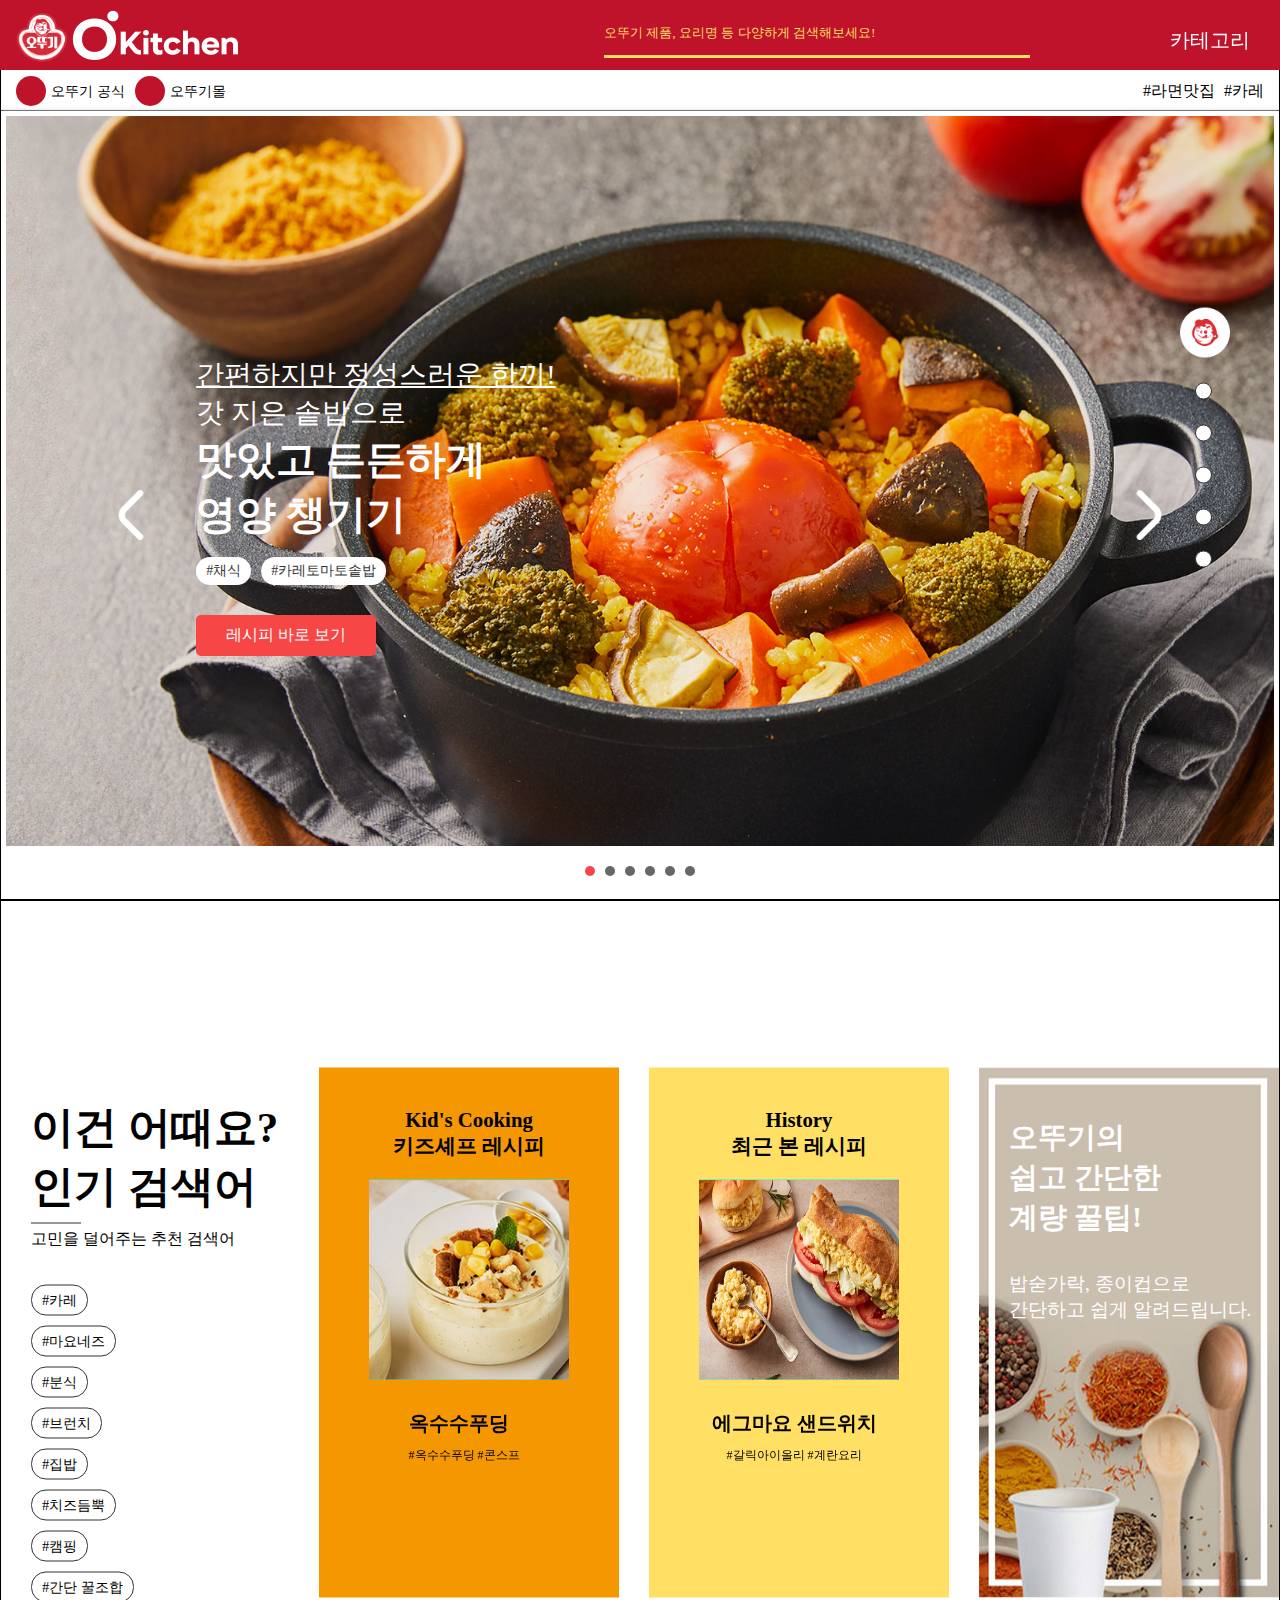
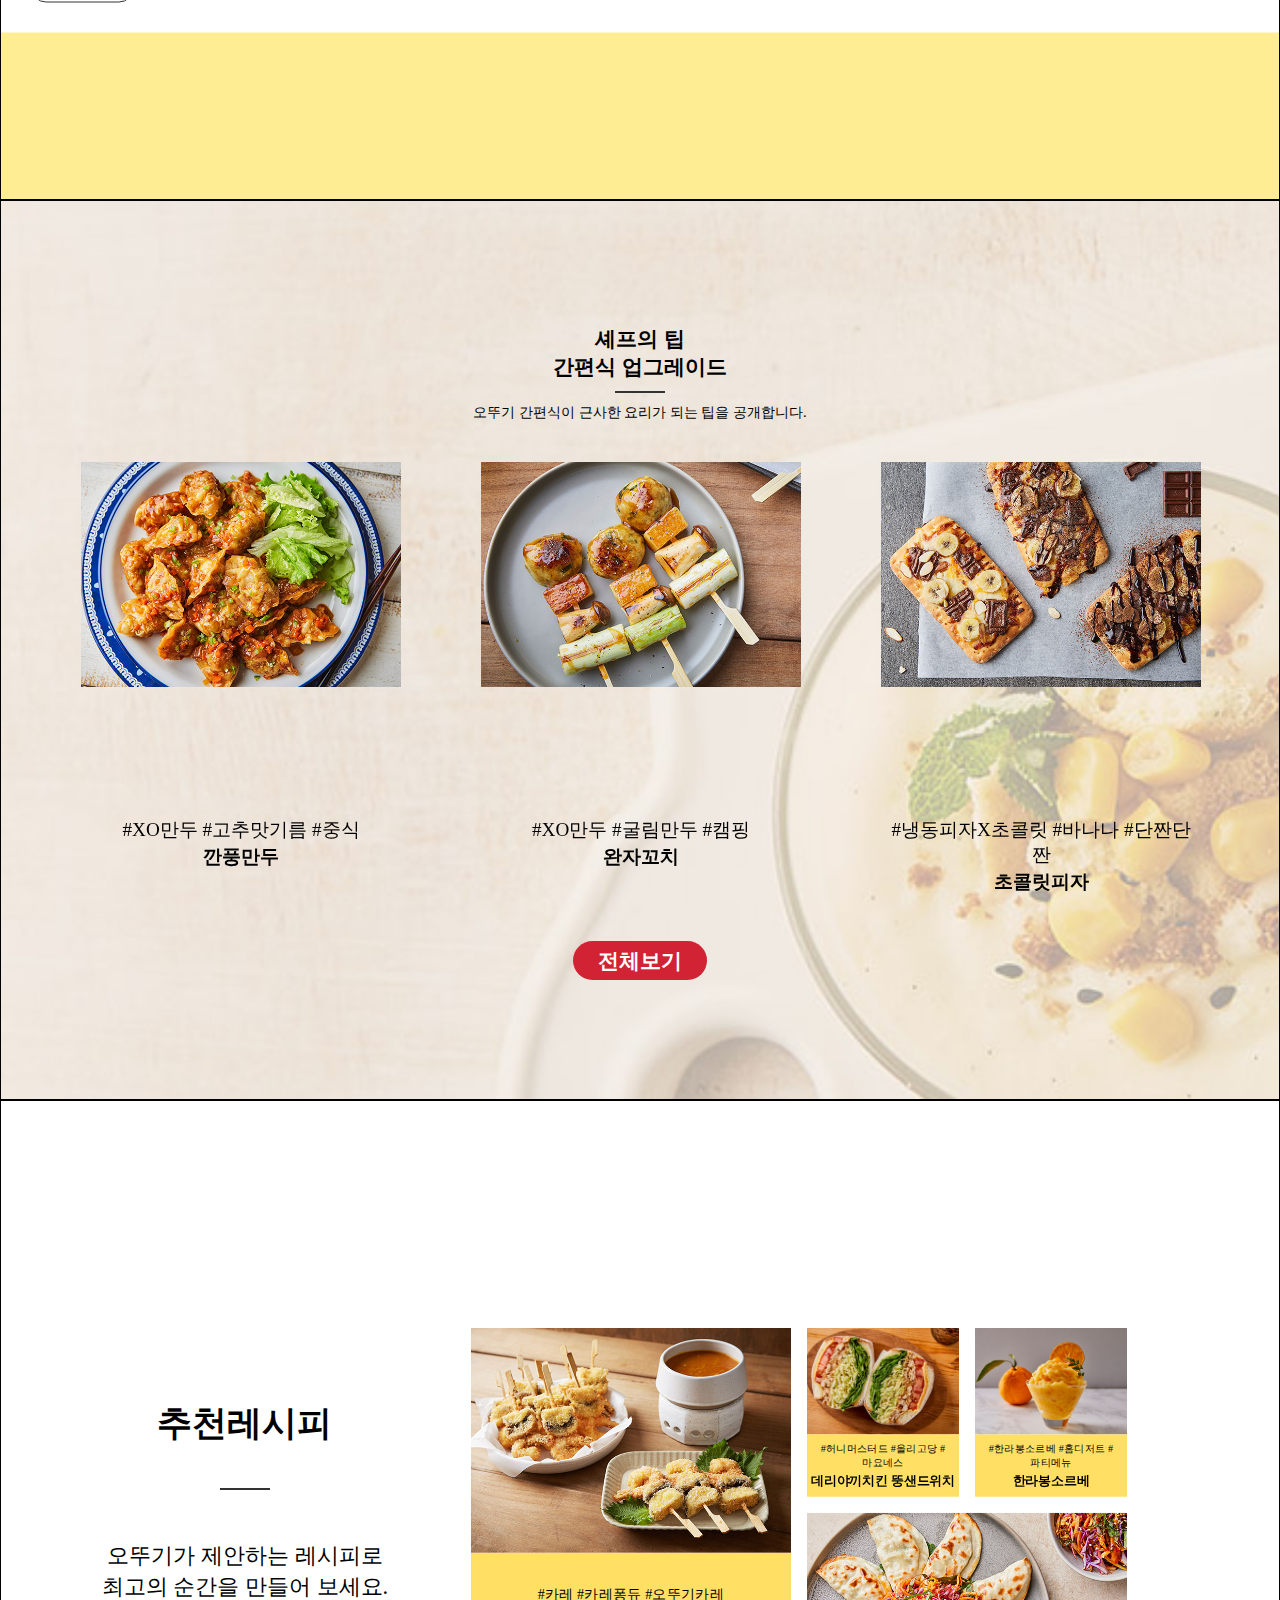
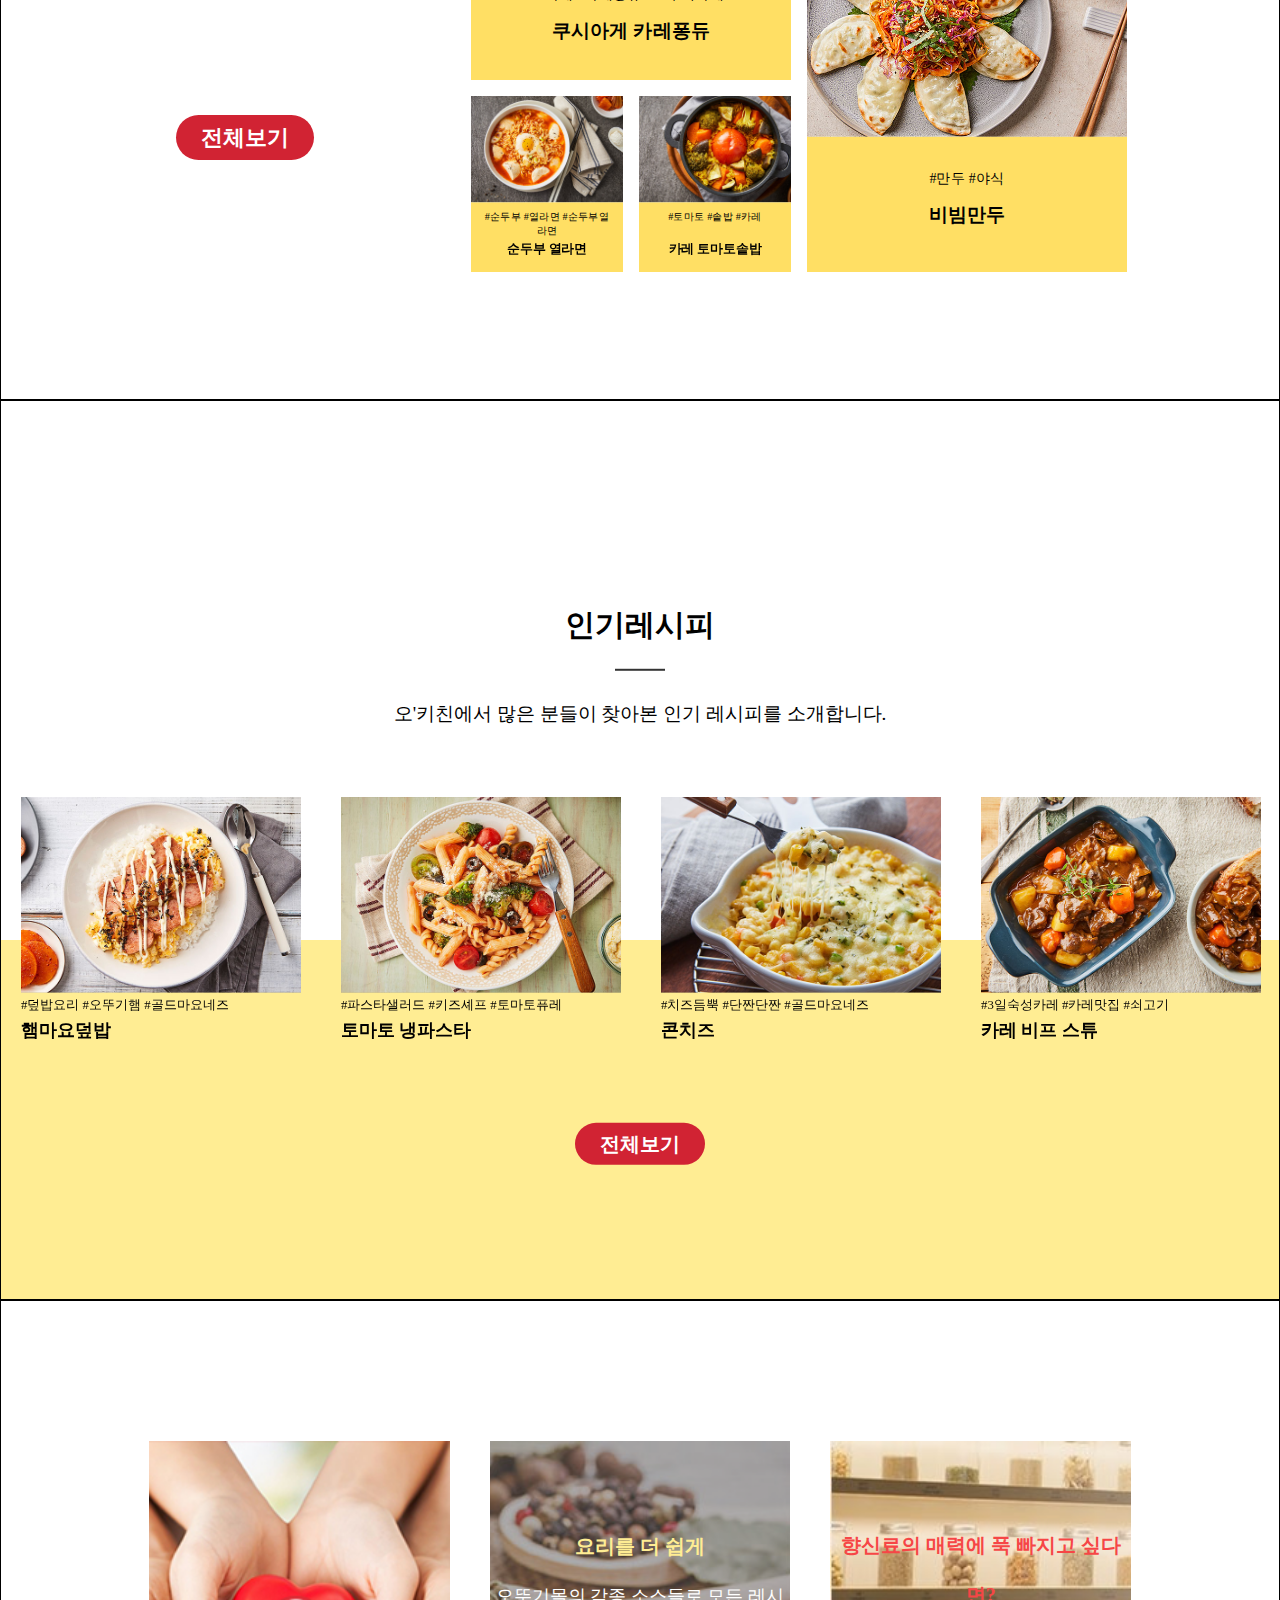
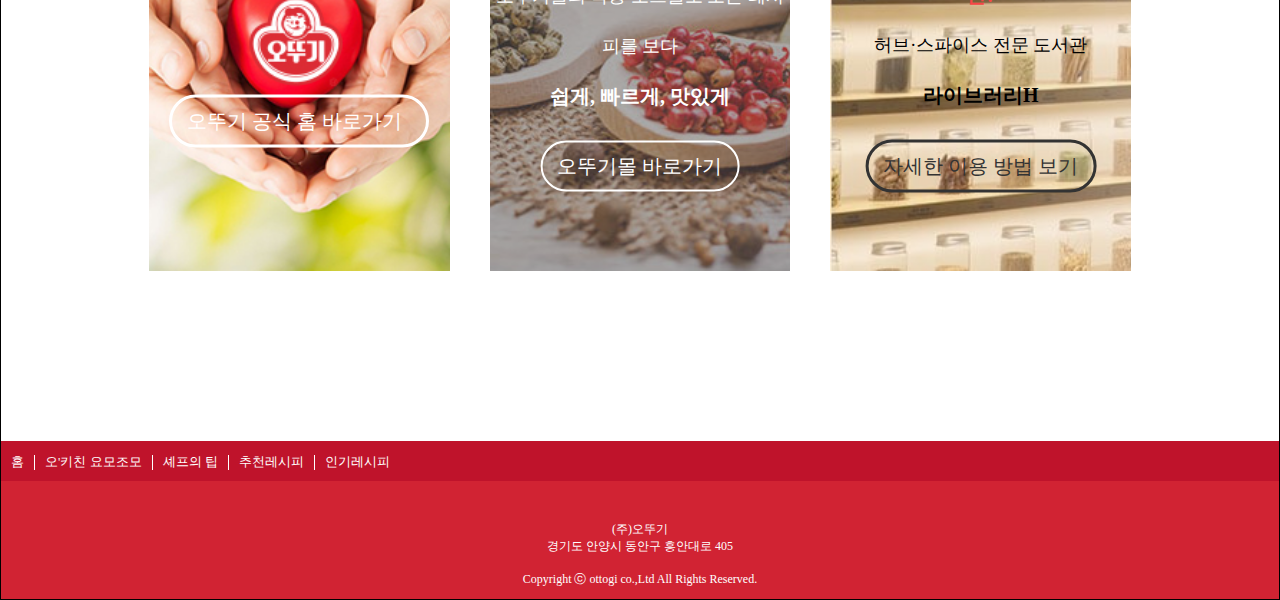
==== index.html @ 23a41da1 "0810-05-35" ====
<!DOCTYPE html>
<html lang="ko">
<head>
    <meta charset="UTF-8">
    <meta http-equiv="X-UA-Compatible" content="IE=edge">
    <meta name="viewport" content="width=device-width, initial-scale=1.0">
    <title>JavaScript_mousewheel</title>
    <script src="./js/jquery-3.6.0.min.js"></script>
    <script src="./js/jquery.mousewheel.min.js"></script>
    <script src="./js/jquery.scrollTo.min.js"></script>
    <script src="./js/jquery.bxslider.js"></script>
    <!-- <script src="//code.jquery.com/jquery-migrate-1.2.1.min.js"></script> -->
    <script src="./js/slick.js"></script>


    <script src="./js/ottogi.js"></script>
    <!-- <script src="./jquery.easing.1.3.js"></script> -->

    <script src="https://kit.fontawesome.com/2c083cd22c.js" crossorigin="anonymous"></script>
    <link rel="stylesheet" href="./css/jquery.bxslider_0.css">
    <link rel="stylesheet" href="./css/ottogi.css">
    <link rel="stylesheet" href="./css/ottogi_T.css">
    <link rel="stylesheet" href="./css/ottogi_W.css">

    <link rel="stylesheet" type="text/css" href="./css/slick.css"/>
    <link rel="stylesheet" type="text/css" href="./css/slick-theme.css"/>
    


</head>
<body>

    <div class="header">

        <div class="inner_header">

            <div class="M_logo_box">
                <div class="img_box">
                    <img src="./img/logo.png" alt=""> 
                </div>                            
            </div>

            <div class="W_logo_box"><a href="ottogi.html">
                    <div class="logo_text">
                        <div class="logo_img">
                            <img src="./img/logo-O.png" alt="">
                        </div>

                        <img src="./img/logo_text.png" alt="">
                    </div>
            </a></div>

            <div class="W_search_box">
                <input type="text" id="search" placeholder="오뚜기 제품, 요리명 등 다양하게 검색해보세요!" style="color:#ffdf64;">
                <!-- <p>오뚜기 제품, 요리명 등 다양하게 검색해보세요!</p> -->
                <i class="fa-solid fa-magnifying-glass"></i>
            </div>

            <div class="category_box">
                
                <div class="categori_btn categori_btn_o on"><p>카테고리</p><i class="fa-solid fa-bars"></i></div>
                <div class="categori_btn categori_btn_C"><p>카테고리</p><i class="fa-solid fa-xmark"></i></div>
            </div>

        </div> <!--  inner_header -->

    </div>

    

    <div class="nav_box">

        <div class="M_section_nav">
            <nav class="M_section_nav_inner nav">

                <ul>
                    <li><a href="#section_00">홈</a></li>
                    <li><a href="#section_01">오'키친 요모조모</a></li>
                    <li><a href="#section_02">셰프의 팁</a></li>
                    <li><a href="#section_03">추천레시피</a></li>
                    <li><a href="#section_04">인기레시피</a></li>
                    <li><a href="#section_05">패밀리사이트</a></li>
                </ul>

            </nav>
        </div>

        <nav class="T_section_nav nav">
            <ul>
                <li><a href="#section_00"><img src="./img/logo-face.png" alt=""></a></li>
                <li><a href="#section_01">1</a></li>
                <li><a href="#section_02">2</a></li>
                <li><a href="#section_03">3</a></li>
                <li><a href="#section_04">4</a></li>
                <li><a href="#section_05">5</a></li>
            </ul>
        </nav>

        <nav class="W_section_nav nav">
            <ul>
                <li><a href="#section_00"><img src="./img/logo-face.png" alt=""></a></li>
                <li class="btn"><a href="#section_01"><p>오'키친 요모조모</p></a></li>
                <li class="btn"><a href="#section_02"><p>셰프의 팁</p></a></li>
                <li class="btn"><a href="#section_03"><p>추천레시피</p></a></li>
                <li class="btn"><a href="#section_04"><p>인기레시피</p></a></li>
                <li class="btn"><a href="#section_05"><p>패밀리사이트</p></a></li>
            </ul>
        </nav>

    </div>
       
    <div class="M_search_box">
        <i class="fa-solid fa-magnifying-glass"></i>
    </div>

    <div class="menu_window">
        <div class="inner_menu_window">

                <div class="metapo_box">

                    <div class="menu_metapo"><a href="#!">
                        <div class="icon">
                            <div class="img_box">
                                <img src="./img/category_icon/category_icon_off_01.jpg" onmouseover="on(this)" onmouseout="off(this)">
                            </div>
                            <p>전체</p>
                        </div>
                    </a></div>

                    <div class="menu_metapo"><a href="#!">
                        <div class="icon">
                            <div class="img_box">
                                <img src="./img/category_icon/category_icon_off_02.jpg"  onmouseover="on(this)" onmouseout="off(this)">
                            </div>
                            <p>종류</p>
                        </div>
                    </a></div>

                    <div class="menu_metapo"><a href="#!">
                        <div class="icon">
                            <div class="img_box">
                                <img src="./img/category_icon/category_icon_off_03.jpg"  onmouseover="on(this)" onmouseout="off(this)">
                            </div>
                            <p>재료</p>
                        </div>
                    </a></div>

                    <div class="menu_metapo"><a href="#!">
                        <div class="icon">
                            <div class="img_box">
                                <img src="./img/category_icon/category_icon_off_04.jpg"  onmouseover="on(this)" onmouseout="off(this)">
                            </div>
                            <p>방법</p>
                        </div>
                    </a></div>

                    <div class="menu_metapo"><a href="#!">
                        <div class="icon">
                            <div class="img_box">
                                <img src="./img/category_icon/category_icon_off_05.jpg"  onmouseover="on(this)" onmouseout="off(this)">
                            </div>
                            <p>테마</p>
                        </div>
                    </a></div>
                
                    <div class="menu_metapo"><a href="#!">
                        <div class="icon">
                            <div class="img_box">
                                <img src="./img/category_icon/category_icon_off_06.jpg"  onmouseover="on(this)" onmouseout="off(this)">
                            </div>
                            <p>기념일</p>
                        </div>
                    </a></div>

                    <div class="menu_metapo"><a href="#!">
                        <div class="icon">
                            <div class="img_box">
                                <img src="./img/category_icon/category_icon_off_07.png"  onmouseover="on(this)" onmouseout="off(this)">
                            </div>
                            <p>도구</p>
                        </div>
                    </a></div>

                </div>


                <div class="menu_list">
                    
                    <ul class="menu">

                        <li class="m1"><div class="menu_category"><a href="#!">종류</a></div>
                            <ul class="m1_ul">
                                <li class="li_first"><a href="#">밥</a></li>
                                <li><a href="#">반찬</a></li>
                                <li><a href="#">국물</a></li>
                                <li><a href="#">면</a></li>
                                <li><a href="#">디저트</a></li>
                                <li><a href="#">분식</a></li>
                                <li><a href="#">샐러드</a></li>
                                <li><a href="#">음료</a></li>
                                <li><a href="#">기타</a></li>
                            </ul>
                        </li><!--m1--종류-->
                        <li class="m2"><div class="menu_category"><a href="#!">재료</a></div>
                            <ul class="m2_ul">
                                <li class="li_first"><a href="#">쇠고기</a></li>
                                <li><a href="#">돼지고기</a></li>
                                <li><a href="#">닭고기</a></li>
                                <li><a href="#">채소</a></li>
                                <li><a href="#">해물</a></li>
                                <li><a href="#">계란</a></li>
                                <li><a href="#">유제품</a></li>
                                <li><a href="#">기타</a></li>
                            </ul>
                        </li><!--m2--재료-->
                        <li class="m3"><div class="menu_category"><a href="#!">방법</a></div>
                            <ul class="m3_ul">
                                <li class="li_first"><a href="#">구이</a></li>
                                <li><a href="#">찜</a></li>
                                <li><a href="#">국탕찌개</a></li>
                                <li><a href="#">볶음</a></li>
                                <li><a href="#">조림</a></li>
                                <li><a href="#">튀김</a></li>
                                <li><a href="#">무침·비빔</a></li>
                                <li><a href="#">기타</a></li>
                            </ul>
                        </li><!--m3--방법-->
                        <li class="m4"><div class="menu_category"><a href="#!">테마</a></div>
                            <ul class="m4_ul">
                                <li class="li_first"><a href="#">스피드</a></li>
                                <li><a href="#">브런치</a></li>
                                <li><a href="#">야식</a></li>
                                <li><a href="#">간식</a></li>
                                <li><a href="#">캠핑</a></li>
                                <li><a href="#">도시락</a></li>
                                <li><a href="#">파티</a></li>
                                <li><a href="#">1인분</a></li>
                                <li><a href="#">해장</a></li>
                                <li><a href="#">키즈셰프</a></li>
                                <li><a href="#">키즈푸드</a></li>
                                <li><a href="#">채식</a></li>
                                <li><a href="#">부드러운 식감</a></li>
                                <li><a href="#">셰프의 팁!간편식 업그레이드</a></li>
                                <li><a href="#">간단 꿀조합</a></li>
                                <li><a href="#">다이어트</a></li>
                                <li><a href="#">요린이를 위하여</a></li>
                            </ul>
                        </li><!--m4--테마-->
                        <li class="m5"><div class="menu_category"><a href="#!">기념일</a></div>
                            <ul class="m5_ul">
                                <li class="li_first"><a href="#">명절</a></li>
                                <li><a href="#">생일</a></li>
                                <li><a href="#">카레데이</a></li>
                                <li><a href="#">크리스마스</a></li>
                            </ul>
                        </li><!--m5--기념일-->
                        <li class="m6"><div class="menu_category"><a href="#!">도구</a></div>
                            <ul class="m6_ul">
                                <li class="li_first"><a href="#">에어프라이어</a></li>
                                <li><a href="#">후라이팬</a></li>
                                <li><a href="#">전자레인지</a></li>
                                <li><a href="#">냄비</a></li>
                                <li><a href="#">오븐</a></li>
                                <li><a href="#">기타</a></li>
                            </ul>
                        </li><!--m6--도구-->

                    </ul>

                </div>

        
        </div>
    </div>

    <div class="section_wrap">

        <section id="section_00" class="main_visual_page">
            <div class="section_00_inner">


                <div class="header_bottom_ladel">

                    <div class="header_bottom_ladel_inner">
        
                        <div class="site_link">
                            <a href="http://www.ottogi.co.kr/main/main.asp">
                                <i class="fa-solid fa-house"></i>
                                <p>오뚜기 공식</p>
                            </a>
                            <a href="http://www.ottogimall.co.kr/">
                                <i class="fa-solid fa-cart-shopping"></i>
                                <p>오뚜기몰</p>
                            </a>
                        </div>
                        
                        <div class="hashtag">
                            <a href="#!">#라면맛집</a>
                            <a href="#!">#카레</a>
                        </div>
        
                    </div>
        
                </div> <!--  header_bottom_ladel -->
    
                <div class="main_visual">
        
                    <!-- <div class="slider">
                        <div class="slider_nth">
                            <picture>
                                <source media="(min-width:1024px)" srcset="./img/visual_banner/main_visual01.jpg">
                                <source media="(min-width:601px)" srcset="./img/visual_banner/T_main_visual01.jpg">
                                <source media="(min-width:320px)" srcset="./img/visual_banner/M_main_visual01.jpg">
                                <img src="./img/visual_banner/main_visual01.jpg" style="width: 100%; height: 100%; margin: 20px 0;">
                            </picture>
                            <div class="text_box">
                                <p><span style="text-decoration: underline;">간편하지만 정성스러운 한끼!</span><br>갓 지은 솥밥으로</p>
                                <h4>맛있고 든든하게<br>영양 챙기기</h4>
                                <ul class="hash">
                                    <li>#채식</li>
                                    <li>#카레토마토솥밥</li>
                                </ul>
                                <a href="#!"><div class="button">레시피 바로 보기</div></a>
                            </div>
                        </div>
                        <div class="slider_nth">
                            <picture>
                                <source media="(min-width:1024px)" srcset="./img/visual_banner/main_visual02.jpg">
                                <source media="(min-width:601px)" srcset="./img/visual_banner/T_main_visual02.jpg">
                                <source media="(min-width:320px)" srcset="./img/visual_banner/M_main_visual02.jpg">
                                <img src="./img/visual_banner/main_visual02.jpg" style="width: 100%; height: 100%; margin: 20px 0;">
                            </picture>
                            <div class="text_box">
                                <p><span style="text-decoration: underline;">빠르고 간편하게</span> 하지만 맛은 최고!</p>
                                <h4>10분 내로~<br>스피드 레시피</h4>
                                <ul class="hash">
                                    <li>#XO만두</li>
                                    <li>#떡만둣국</li>
                                    <li>#뜨끈한국물</li>
                                </ul>
                                <a href="#!"><div class="button">스피드 테마 보기</div></a>
                            </div>
                        </div>
                        <div class="slider_nth">
                            <picture>
                                <source media="(min-width:1024px)" srcset="./img/visual_banner/main_visual03.jpg">
                                <source media="(min-width:601px)" srcset="./img/visual_banner/T_main_visual03.jpg">
                                <source media="(min-width:320px)" srcset="./img/visual_banner/M_main_visual03.jpg">
                                <img src="./img/visual_banner/main_visual03.jpg" style="width: 100%; height: 100%; margin: 20px 0;">
                            </picture>
                            <div class="text_box">
                                <p><span style="text-decoration: underline;">쉽고 빠르게</span> 따라 할 수 있는!</p>
                                <h4>새내기 요리사<br>초보 레시피</h4>
                                <ul class="hash">
                                    <li>#토마토냉파스타</li>
                                    <li>#에그마요샌드위치</li>
                                </ul>
                                <a href="#!"><div class="button">왕초보 테마 보기</div></a>
                            </div>
                        </div>
                        <div class="slider_nth">
                            <picture>
                                <source media="(min-width:1024px)" srcset="./img/visual_banner/main_visual04.jpg">
                                <source media="(min-width:601px)" srcset="./img/visual_banner/T_main_visual04.jpg">
                                <source media="(min-width:320px)" srcset="./img/visual_banner/M_main_visual04.jpg">
                                <img src="./img/visual_banner/main_visual04.jpg" style="width: 100%; height: 100%; margin: 20px 0;">
                            </picture>
                            <div class="text_box">
                                <p><span style="text-decoration: underline;">오뚜기 간편식</span>이 요리가 되는 팁!</p>
                                <h4>요리의 업그레이드<br>셰프의 팁</h4>
                                <ul class="hash">
                                    <li>#얼큰한</li>
                                    <li>#열라면</li>
                                    <li>#순두부열라면</li>
                                </ul>
                                <a href="#!"><div class="button">셰프의 팁 테마 보기</div></a>
                            </div>
                        </div>
                        <div class="slider_nth">
                            <picture>
                                <source media="(min-width:1024px)" srcset="./img/visual_banner/main_visual05.jpg">
                                <source media="(min-width:601px)" srcset="./img/visual_banner/T_main_visual05.jpg">
                                <source media="(min-width:320px)" srcset="./img/visual_banner/M_main_visual05.jpg">
                                <img src="./img/visual_banner/main_visual05.jpg" style="width: 100%; height: 100%; margin: 20px 0;">
                            </picture>
                            <div class="text_box">
                                <p><span style="text-decoration: underline;">향신료의 매력에</span> 푹 빠지고 싶다면?</p>
                                <h4>허브·스파이스 전문 도서관<br>라이브러리H</h4>
                                <a href="#!"><div class="button">자세한 이용 방법 보기</div></a>
                            </div>
                        </div>
                        <div class="slider_nth">
                            <picture>
                                <source media="(min-width:1024px)" srcset="./img/visual_banner/main_visual06.jpg">
                                <source media="(min-width:601px)" srcset="./img/visual_banner/T_main_visual06.jpg">
                                <source media="(min-width:320px)" srcset="./img/visual_banner/M_main_visual06.jpg">
                                <img src="./img/visual_banner/main_visual06.jpg" style="width: 100%; height: 100%; margin: 20px 0;">
                            </picture>
                            <div class="text_box">
                                <p><span style="text-decoration: underline;">간편하게 완성하는</span> 브런치 메뉴</p>
                                <h4>더치베이비<br>팬케이크</h4>
                                <ul class="hash">
                                    <li>#생일축하해</li>
                                    <li>#핫케이크</li>
                                </ul>
                                <a href="#!"><div class="button">생일테마 바로가기</div></a>
                            </div>
                        </div>
                    </div> -->
        
                    <div class="slider">
                        <div class="slider_nth slider_nth_01">
                            <div class="img_box"></div>
                            <div class="text_box">
                                <p><span style="text-decoration: underline;">간편하지만 정성스러운 한끼!</span><br>갓 지은 솥밥으로</p>
                                <h4>맛있고 든든하게<br>영양 챙기기</h4>
                                <ul class="hash">
                                    <li>#채식</li>
                                    <li>#카레토마토솥밥</li>
                                </ul>
                                <a href="#!"><div class="button">레시피 바로 보기</div></a>
                            </div>
                        </div>
                        <div class="slider_nth slider_nth_02">
                            <div class="img_box"></div>
                            <div class="text_box">
                                <p><span style="text-decoration: underline;">빠르고 간편하게</span> 하지만 맛은 최고!</p>
                                <h4>10분 내로~<br>스피드 레시피</h4>
                                <ul class="hash">
                                    <li>#XO만두</li>
                                    <li>#떡만둣국</li>
                                    <li>#뜨끈한국물</li>
                                </ul>
                                <a href="#!"><div class="button">스피드 테마 보기</div></a>
                            </div>
                        </div>
                        <div class="slider_nth  slider_nth_03">
                            <div class="img_box"></div>
                            <div class="text_box">
                                <p><span style="text-decoration: underline;">쉽고 빠르게</span> 따라 할 수 있는!</p>
                                <h4>새내기 요리사<br>초보 레시피</h4>
                                <ul class="hash">
                                    <li>#토마토냉파스타</li>
                                    <li>#에그마요샌드위치</li>
                                </ul>
                                <a href="#!"><div class="button">왕초보 테마 보기</div></a>
                            </div>
                        </div>
                        <div class="slider_nth slider_nth_04">
                            <div class="img_box"></div>
                            <div class="text_box">
                                <p><span style="text-decoration: underline;">오뚜기 간편식</span>이 요리가 되는 팁!</p>
                                <h4>요리의 업그레이드<br>셰프의 팁</h4>
                                <ul class="hash">
                                    <li>#얼큰한</li>
                                    <li>#열라면</li>
                                    <li>#순두부열라면</li>
                                </ul>
                                <a href="#!"><div class="button">셰프의 팁 테마 보기</div></a>
                            </div>
                        </div>
                        <div class="slider_nth slider_nth_05">
                            <div class="img_box"></div>
                            <div class="text_box">
                                <p><span style="text-decoration: underline;">향신료의 매력에</span> 푹 빠지고 싶다면?</p>
                                <h4>허브·스파이스 전문 도서관<br>라이브러리H</h4>
                                <a href="#!"><div class="button">자세한 이용 방법 보기</div></a>
                            </div>
                        </div>
                        <div class="slider_nth slider_nth_06">
                            <div class="img_box"></div>
                            <div class="text_box">
                                <p><span style="text-decoration: underline;">간편하게 완성하는</span> 브런치 메뉴</p>
                                <h4>더치베이비<br>팬케이크</h4>
                                <ul class="hash">
                                    <li>#생일축하해</li>
                                    <li>#핫케이크</li>
                                </ul>
                                <a href="#!"><div class="button">생일테마 바로가기</div></a>
                            </div>
                        </div>
                    </div>
        
                </div>        

            </div>
    
        </section> <!-- section_00 -->



        <section id="section_01" class="yomojomo_page">
            <div class="section_01_inner section_inner">

                    
                <div class="best_search">
                    <h3>이건 어때요? 인기 검색어</h3>
                    <p>고민을 덜어주는 추천 검색어</p>
    
                    <div class="best_search_list">
                        <ul>
                            <li>#카레</li>
                            <li>#마요네즈</li>
                            <li>#분식</li>
                            <li>#브런치</li>
                            <li>#집밥</li>
                            <li>#치즈듬뿍</li>
                            <li>#캠핑</li>
                            <li>#간단 꿀조합</li>
                        </ul>
                    </div>
                </div>


                <div class="yomojomo_page_inner_T">

                    <div class="outer_recipe_box">
    
                        <div class="recipe_box kids_recipe">
                            <h4>
                                Kid's Cooking <br>
                                키즈셰프 레시피
                            </h4>
        
                            <div class="kids_recipe_slider_img slider_img_box">
                                <ul class="kids_recipe_slider">
                                    <li>
                                        <img src="./img/kids_cook/kids_01.jpg" alt="">
                                        <div class="kids_text_box">
                                            <h5>옥수수푸딩</h5>
                                            <p>#옥수수푸딩 #콘스프</p>
                                        </div>
                                    </li>
                                    <li>
                                        <img src="./img/kids_cook/kids_02.jpg" alt="">
                                        <div class="kids_text_box">
                                            <h5>피자토스트</h5>
                                            <p>#피자토스트 #피자소스</p>
                                        </div>
                                    </li>
                                    <li>
                                        <img src="./img/kids_cook/kids_03.jpg" alt="">
                                        <div class="kids_text_box">
                                            <h5>쨈 아이스크림</h5>
                                            <p>#오뚜기쨈 #딸기쨈</p>
                                        </div>
                                    </li>
                                </ul>
                            </div>
        
        
                            <div class="indicator">
                                <i class="fa-solid fa-arrow-left-long" id="kids_recipe_prev"></i>
                                <span class="pagingInfo_ki"></span>
                                <i class="fa-solid fa-arrow-right-long" id="kids_recipe_next"></i>
                            </div>
                            
                        </div> <!-- kids_recipe -->
    
    
                        <div class="recipe_box history_recipe">
                            <h4>
                                History <br>
                                최근 본 레시피
                            </h4>
        
                            <div class="history_recipe_slider_img slider_img_box">
                                <ul class="history_recipe_slider">
                                    <li>
                                        <img src="./img/best_recipe/08_2020-08-24_427850333[24].jpg" alt="">
                                        <div class="history_text_box">
                                            <h5>에그마요 샌드위치</h5>
                                            <p>#갈릭아이올리 #계란요리</p>
                                        </div>
                                    </li>
                                    <li>
                                        <img src="./img/best_recipe/2020-08-25_427863666[8].jpg" alt="">
                                        <div class="history_text_box">
                                            <h5>콘치즈</h5>
                                            <p>#치즈듬뿍 #단짠단짠</p>
                                        </div>
                                    </li>
                                    <li>
                                        <img src="./img/best_recipe/2020-08-25_427865954[2].jpg" alt="">
                                        <div class="history_text_box">
                                            <h5>토마토 냉파스타</h5>
                                            <p>#파스타샐러드 #키즈셰프</p>
                                        </div>
                                    </li>
                                </ul>
                            </div>

                            
                            <div class="indicator">
                                <i class="fa-solid fa-arrow-left-long" id="history_recipe_prev"></i>
                                <span class="pagingInfo_hi"></span>
                                <i class="fa-solid fa-arrow-right-long" id="history_recipe_next"></i>
                            </div>
                            
                        </div> <!-- history_recipe -->

                    </div> <!-- outer_recipe_box -->
    
                   
                     <div class="measurement">
                         <div class="inner_measurement">
                            <picture>
                                <source media="(min-width:1025px)" srcset="./img/sec04_tip_bg.jpg">
                                <source media="(min-width:320px)" srcset="./img/sec04_tip_bg_garo.jpg">
                                <img src="./img/sec04_tip_bg_garo.jpg" style="width: 100%; height: 100%;">
                            </picture>
                             <!-- <img src="./img/sec04_tip_bg_garo.jpg" alt=""> -->
                             <p>
                                 <strong>오뚜기의<br> 쉽고 간단한<br> 계량 꿀팁!<br><br></strong>
                                 밥숟가락, 종이컵으로<br>간단하고 쉽게 알려드립니다.
                             </p>
                         </div>
                     </div> 
        
                </div>  <!-- yomojomo_page_inner_T -->
    
                
    
    
            </div>   <!--  yomojomo_page_inner  -->
        </section> <!-- section_01 -->

        <section id="section_02" class="chef_tip_page">
            <div class="section_02_inner section_inner">

                <div class="title">
                    <h3>셰프의 팁<br>간편식 업그레이드</h3>
                    <p>오뚜기 간편식이 근사한 요리가 되는 팁을 공개합니다.</p>
                </div>


                <div class="center_Slider_box">
                    <div>
                        <div class="img_box"><img src="./img/Chef/2020-08-24_427853121[12].jpg" alt=""></div>
                        <p>#XO만두 #굴림만두 #캠핑</p>
                        <h4>완자꼬치</h4>
                    </div>
                    <div>
                        <div class="img_box"><img src="./img/Chef/2020-08-24_427854552[18].jpg" alt=""></div>
                        <p>#냉동피자X초콜릿 #바나나 #단짠단짠</p>
                        <h4>초콜릿피자</h4>
                    </div>
                    <div>
                        <div class="img_box"><img src="./img/Chef/2020-08-25_427865954[10].jpg" alt=""></div>
                        <p>#볶음밥X라조장 #계란요리 #치즈듬뿍</p>
                        <h4>한라산 볶음밥</h4>
                    </div>
                    <div>
                        <div class="img_box"><img src="./img/Chef/2020-08-26_641681614.jpg" alt=""></div>
                        <p>#XO만두 #고추맛기름 #중식</p>
                        <h4>깐풍만두</h4>
                    </div>
                </div>
               
                
                <span class="prev" id="chef_tip_prev"><i class="fa-solid fa-angle-left"></i></span>
                <span class="next" id="chef_tip_next"><i class="fa-solid fa-angle-right"></i></span>
                




                <div class="chef_tip_btn">
                    <a href="#!">전체보기</a>
                </div>





            </div>
        </section> <!-- section_02 -->

        <section id="section_03" class="chochen_recipe_page">
            <div class="section_03_inner section_inner">

                <div class="title_box">

                    <div class="title">
                        <h3>추천레시피</h3>
                        <p>오뚜기가 제안하는 레시피로<br>최고의 순간을 만들어 보세요.</p>
                    </div>
    
                    <div class="chochen_recipe_btn">
                        <a href="#!">전체보기</a>
                    </div>

                </div>
                

                <div class="recipe_list">
                    <div class="recipe_list_inner">

                        <div class="recipe_box_outer_01">
                            <div class="recipe_box recipe_box_outer_01-1_0">
                                <div class="img_box"><img src="./img/recipe/2021-06-26_856606119[22].jpg" alt=""></div>
                                <div class="recipe_text_box">
                                    <p>#카레 #카레퐁듀 #오뚜기카레</p>
                                    <h4>쿠시아게 카레퐁듀</h4>
                                </div>
                            </div>
                            <div class="recipe_box_outer_01-1">
                                <div class="recipe_box">
                                    <div class="img_box"><img src="./img/recipe/2021-09-03_177186357.jpg" alt=""></div>
                                    <div class="recipe_text_box">
                                        <p>#순두부 #열라면 #순두부열라면</p>
                                        <h4>순두부 열라면</h4>
                                    </div>
                                </div>
                                <div class="recipe_box">
                                    <div class="img_box"><img src="./img/recipe/2021-09-03_177186357[28].jpg" alt=""></div>
                                    <div class="recipe_text_box">
                                        <p>#토마토 #솥밥 #카레</p>
                                        <h4>카레 토마토솥밥</h4>
                                    </div>
                                </div>
                            </div> <!-- recipe_box_outer_01-1 -->
                        </div> <!-- recipe_box_outer_01 -->
                        
                        <div class="recipe_box_outer_02">
                            <div class="recipe_box_outer_02-1">
                                <div class="recipe_box">
                                    <div class="img_box"><img src="./img/recipe/2022-02-21_397338068[10].jpg" alt=""></div>
                                    <div class="recipe_text_box">
                                        <p>#허니머스터드 #올리고당 #마요네스</p>
                                        <h4>데리야끼치킨 뚱샌드위치</h4>
                                    </div>
                                </div>
                                <div class="recipe_box">
                                    <div class="img_box"><img src="./img/recipe/2022-02-21_397338068[18].jpg" alt=""></div>
                                    <div class="recipe_text_box">
                                        <p>#한라봉소르베 #홈디저트 #파티메뉴</p>
                                        <h4>한라봉소르베</h4>
                                    </div>
                                </div>
                            </div> <!-- recipe_box_outer_02-1 -->
                            <div class="recipe_box recipe_box_outer_02-2">
                                <div class="img_box"><img src="./img/recipe/2022-02-21_397338068[26].jpg" alt=""></div>
                                <div class="recipe_text_box">
                                    <p>#만두 #야식</p>
                                    <h4>비빔만두</h4>
                                </div>
                            </div>
                        </div> <!-- recipe_box_outer_02 -->

                    </div> <!-- recipe_list_inner -->
                </div> <!-- recipe_list -->

            </div> <!-- section_03_inner -->
        </section> <!-- section_03 -->
        
        <section id="section_04" class="best_recipe_page">
            
            <div class="section_04_inner section_inner">
                <div class="title_box">
                    <div class="title">
                        <h3>인기레시피</h3>
                        <p>오'키친에서 많은 분들이 찾아본 인기 레시피를 소개합니다.</p>
                    </div>
                </div>

                <div class="best_recipe_Slider_box_outer">

                    <div class="best_recipe_Slider_box">

                        <div class="best_recipe">
                            <div class="img_box">
                                <img src="./img/best_recipe/01_2020-08-25_427865954[12].jpg" alt="">
                                
                                <div class="M_Information_box">
                                    <p>준비시간:8분 | 조리시간:7분 | 인분수:1인분</p>
                                </div>
    
                                <div class="W_Information_box">
                                    <div class="W_Information_inner">
                                        <div class="W_Information_inner_0">
                                            <div>준비시간<strong>8</strong><i class="fa-solid fa-hourglass-empty"></i>분</div>
                                            <div>조리시간<strong>7</strong><i class="fa-solid fa-stopwatch"></i>분</div>
                                            <div>인분수<strong>1</strong><i class="fa-solid fa-user"></i>인분</div>
                                        </div>
                                    </div>
                                </div>
                            </div> <!-- img_box -->
                            <p>#덮밥요리 #오뚜기햄 #골드마요네즈</p>
                            <h4>햄마요덮밥</h4>
                        </div>
    
                        <div class="best_recipe">
                            <div class="img_box">
                                <img src="./img/best_recipe/02_2020-08-25_427865954[2].jpg" alt="">
    
                                <div class="M_Information_box">
                                    <p>준비시간:20분 | 조리시간:5분 | 인분수:1인분</p>
                                </div>
    
                                <div class="W_Information_box">
                                    <div class="W_Information_inner">
                                        <div class="W_Information_inner_0">
                                            <div>준비시간<strong>20</strong><i class="fa-solid fa-hourglass-empty"></i>분</div>
                                            <div>조리시간<strong>5</strong><i class="fa-solid fa-stopwatch"></i>분</div>
                                            <div>인분수<strong>1</strong><i class="fa-solid fa-user"></i>인분</div>
                                        </div>
                                    </div>
                                </div>
                            </div> <!-- img_box -->
                            <p>#파스타샐러드 #키즈셰프 #토마토퓨레</p>
                            <h4>토마토 냉파스타</h4>
                        </div class="best_recipe">
    
                        <div class="best_recipe">
                            <div class="img_box">
                                <img src="./img/best_recipe/03_2020-08-25_427863666[8].jpg" alt="">
                                
                                <div class="M_Information_box">
                                    <p>준비시간:5분 | 조리시간:5분 | 인분수:2인분</p>
                                </div>
                                
                                <div class="W_Information_box">
                                    <div class="W_Information_inner">
                                        <div class="W_Information_inner_0">
                                            <div>준비시간<strong>5</strong><i class="fa-solid fa-hourglass-empty"></i>분</div>
                                            <div>조리시간<strong>5</strong><i class="fa-solid fa-stopwatch"></i>분</div>
                                            <div>인분수<strong>2</strong><i class="fa-solid fa-user"></i>인분</div>
                                        </div>
                                    </div>
                                </div>
                            </div> <!-- img_box -->
                            <p>#치즈듬뿍 #단짠단짠 #골드마요네즈</p>
                            <h4>콘치즈</h4>
                        </div>
    
                        <div class="best_recipe">
                            <div class="img_box">
                                <img src="./img/best_recipe/04_2020-08-25_427863666[2].jpg" alt="">
                                
                                <div class="M_Information_box">
                                    <p>준비시간:10분 | 조리시간:25분 | 인분수:1인분</p>
                                </div>
                                
                                <div class="W_Information_box">
                                    <div class="W_Information_inner">
                                        <div class="W_Information_inner_0">
                                            <div>준비시간<strong>10</strong><i class="fa-solid fa-hourglass-empty"></i>분</div>
                                            <div>조리시간<strong>25</strong><i class="fa-solid fa-stopwatch"></i>분</div>
                                            <div>인분수<strong>1</strong><i class="fa-solid fa-user"></i>인분</div>
                                        </div>
                                    </div>
                                </div>
                            </div> <!-- img_box -->
                            <p>#3일숙성카레 #카레맛집 #쇠고기</p>
                            <h4>카레 비프 스튜</h4>
                        </div>
    
                        <div class="best_recipe">
                            <div class="img_box">
                                <img src="./img/best_recipe/05_2020-08-24_427854552[10].jpg" alt="">
                                
                                <div class="M_Information_box">
                                    <p>준비시간:10분 | 조리시간:10분 | 인분수:2인분</p>
                                </div>
                                
                                <div class="W_Information_box">
                                    <div class="W_Information_inner">
                                        <div class="W_Information_inner_0">
                                            <div>준비시간<strong>10</strong><i class="fa-solid fa-hourglass-empty"></i>분</div>
                                            <div>조리시간<strong>10</strong><i class="fa-solid fa-stopwatch"></i>분</div>
                                            <div>인분수<strong>2</strong><i class="fa-solid fa-user"></i>인분</div>
                                        </div>
                                    </div>
                                </div>
                            </div> <!-- img_box -->
                            <p>#셰프의팁 #즉석국 #캠핑</p>
                            <h4>차돌박이 된장찌개</h4>
                        </div>
    
                        <div class="best_recipe">
                            <div class="img_box">
                                <img src="./img/best_recipe/06_2020-08-24_427853121[16].jpg" alt="">
                                
                                <div class="M_Information_box">
                                    <p>준비시간:5분 | 조리시간:10분 | 인분수:2인분</p>
                                </div>
                                
                                <div class="W_Information_box">
                                    <div class="W_Information_inner">
                                        <div class="W_Information_inner_0">
                                            <div>준비시간<strong>5</strong><i class="fa-solid fa-hourglass-empty"></i>분</div>
                                            <div>조리시간<strong>10</strong><i class="fa-solid fa-stopwatch"></i>분</div>
                                            <div>인분수<strong>2</strong><i class="fa-solid fa-user"></i>인분</div>
                                        </div>
                                    </div>
                                </div>
                            </div> <!-- img_box -->
                            <p>#셰프의팁 #즉석국 #집밥</p>
                            <h4>육개장 칼국수</h4>
                        </div>
    
                        <div class="best_recipe">
                            <div class="img_box">
                                <img src="./img/best_recipe/07_2020-08-24_427853121[14].jpg" alt="">
                                
                                <div class="M_Information_box">
                                    <p>준비시간:2분 | 조리시간:30분 | 인분수:4인분</p>
                                </div>
                                
                                <div class="W_Information_box">
                                    <div class="W_Information_inner">
                                        <div class="W_Information_inner_0">
                                            <div>준비시간<strong>2</strong><i class="fa-solid fa-hourglass-empty"></i>분</div>
                                            <div>조리시간<strong>30</strong><i class="fa-solid fa-stopwatch"></i>분</div>
                                            <div>인분수<strong>4</strong><i class="fa-solid fa-user"></i>인분</div>
                                        </div>
                                    </div>
                                </div>
                            </div> <!-- img_box -->
                            <p>#집밥 #밑반찬 #꿀유자차</p>
                            <h4>유자 연근조림</h4>
                        </div>
                        
                        <div class="best_recipe">
                            <div class="img_box">
                                <img src="./img/best_recipe/08_2020-08-24_427850333[24].jpg" alt="">
                                
                                <div class="M_Information_box">
                                    <p>준비시간:15분 | 조리시간:5분 | 인분수:2인분</p>
                                </div>
                                
                                <div class="W_Information_box">
                                    <div class="W_Information_inner">
                                        <div class="W_Information_inner_0">
                                            <div>준비시간<strong>15</strong><i class="fa-solid fa-hourglass-empty"></i>분</div>
                                            <div>조리시간<strong>5</strong><i class="fa-solid fa-stopwatch"></i>분</div>
                                            <div>인분수<strong>2</strong><i class="fa-solid fa-user"></i>인분</div>
                                        </div>
                                    </div>
                                </div>
                            </div> <!-- img_box -->
                            <p>#갈릭아이올리 #계란요리 #브런치</p>
                            <h4>에그마요 샌드위치</h4>
                        </div>
    
                    </div> <!-- best_recipe_Slider_box -->
                </div> <!-- best_recipe_Slider_box_outer -->

                
            
            

                <div class="best_recipe_btn">
                    <span class="prev" id="best_recipe_prev"><i class="fa-solid fa-left-long"></i></span>
                    <a href="#!">전체보기</a>
                    <span class="next" id="best_recipe_next"><i class="fa-solid fa-right-long"></i></span>

                </div>

            
            </div> <!-- section_04_inner -->

        </section> <!-- section_04 -->

        <section id="section_05" class="familySite_page">
            <div class="section_05_inner section_inner">

                <div class="link_img_box">

                    <div class="ottogi_site">
                        <div class="img_box">
                            <div class="inner_box">
                                <a href=""><div class="link_btn">오뚜기 공식 홈 바로가기</div></a>
                            </div>
                        </div>
                    </div>

                    <div class="ottogi_moll_site">
                        <div class="img_box">
                            <div class="flter"></div>
                            <div class="inner_box">
                                <div class="text_box">
                                    <p class="yellow">요리를 더 쉽게</p>
                                    <p>오뚜기몰의 각종 소스들로 모든 레시피를 보다</p>
                                    <h4>쉽게, 빠르게, 맛있게</h4>
                                </div>
                                <a href=""><div class="link_btn">오뚜기몰 바로가기</div></a>
                            </div>
                        </div>
                    </div>
                    
                    <div class="library_H">
                        <div class="img_box">
                            <div class="inner_box">
                                <div class="text_box">
                                <p class="red">향신료의 매력에 푹 빠지고 싶다면?</p>
                                    <p>허브·스파이스 전문 도서관</p>
                                    <h4>라이브러리H</h4>
                                </div>
                                <a href=""><div class="link_btn">자세한 이용 방법 보기</div></a>
                            </div>
                        </div>
                    </div>
                </div> <!-- link_img_box -->

            </div> <!-- section_05_inner -->


                <footer class="footer">
                    <div class="top_label">
                        <div class="label_inner">
                            <div class="page_list">
                                <ul>
                                    <li><a href="#section_00">홈</a></li>
                                    <li><a href="#section_01">오'키친 요모조모</a></li>
                                    <li><a href="#section_02">셰프의 팁</a></li>
                                    <li><a href="#section_03">추천레시피</a></li>
                                    <li><a href="#section_04">인기레시피</a></li>
                                </ul>
                            </div>
                            <div class="sns_box">
                                <a href="https://www.facebook.com/Ottogitoday"><img src="./img/fecebook.png" alt=""></a>
                                <a href="https://www.instagram.com/ottogi_daily/"><img src="./img/inster.png" alt=""></a>
                                <a href="https://blog.naver.com/ottogitoday1"><img src="./img/naver_blog.png" alt=""></a>
                            </div>
                        </div>
                    </div>
                    

                    <div class="Bottom_box">
                        <div class="Bottom_inner">
                            <p>(주)오뚜기<br>경기도 안양시 동안구 흥안대로 405</p>
                            <p class="copyright">Copyright ⓒ ottogi co.,Ltd All Rights Reserved.</p>
                        </div>
                    </div>
                </footer>

                <!-- <div class="img_box_outer">
                    <div class="img_box">
                        <picture>
                            <source media="(min-width:1024px)" src="./img/visual_banner/main_visual01.jpg" aling="right">
                            <source media="(min-width:601px)" srcset="./img/visual_banner/T_main_visual01.jpg">
                            <source media="(min-width:320px)" srcset="./img/visual_banner/M_main_visual01.jpg">
                            <img src="./img/visual_banner/main_visual01.jpg" style="width: 100%; height: auto; vertical-align:middle;">
                        </picture>
                    </div>
                    <div class="img_box">
                        <picture>
                            <source media="(min-width:1024px)" src="./img/visual_banner/main_visual01.jpg" aling="right">
                            <source media="(min-width:601px)" srcset="./img/visual_banner/T_main_visual01.jpg">
                            <source media="(min-width:320px)" srcset="./img/visual_banner/M_main_visual01.jpg">
                            <img src="./img/visual_banner/main_visual01.jpg" style="width: 100%; height: 100%; margin: 20px 0;">
                        </picture>
                    </div>
                    <div class="img_box">
                        <picture>
                            <source media="(min-width:1024px)" src="./img/visual_banner/main_visual01.jpg" aling="right">
                            <source media="(min-width:601px)" srcset="./img/visual_banner/T_main_visual01.jpg">
                            <source media="(min-width:320px)" srcset="./img/visual_banner/M_main_visual01.jpg">
                            <img src="./img/visual_banner/main_visual01.jpg" style="width: 100%; height: 100%; margin: 20px 0;">
                        </picture>
                    </div>
                </div> -->

        </section> <!-- section_05 -->

    </div>  <!-- section_wrap -->



    
</body>
</html>
---- css/ottogi.css ----
/* @import url("https://cdn-uicons.flaticon.com/uicons-regular-rounded/css/uicons-regular-rounded.css 327"); */
@font-face {
    font-family: 'Binggrae-Bold';
    src: url('https://cdn.jsdelivr.net/gh/projectnoonnu/noonfonts_2110@1.0/Binggrae-Bold.woff2') format('woff2');
    font-weight: normal;
    font-style: normal;
}
@font-face {
    font-family: 'Binggrae';
    src: url('https://cdn.jsdelivr.net/gh/projectnoonnu/noonfonts_one@1.0/Binggrae.woff') format('woff');
    font-weight: normal;
    font-style: normal;
}


* {margin: 0; padding: 0; font-family: 'Binggrae';}
li {list-style: none;}
a {text-decoration: none; color: black;}
html {font-size: 16px;}
img {display: block;}
::-webkit-scrollbar {display: none;}

.section_wrap {
    /* overflow: hidden; */
    /* height: calc(100vh - 100px); */
    /* margin-top: 100px; */
}

.section_wrap section{
    width: 100%;
    /* height: calc(100vh - 100px); */
    height: 100vh;
    padding-top: 70px;
    border: 1px solid black;
    box-sizing: border-box;

    overflow: hidden;
}

.section_wrap section .section_inner {
    padding-top: 70px;
}


.header {
    width: 100%;
    height: 70px;
    background-color: #bf132b;
    /* overflow: hidden; */
    position: fixed;
    top: 0; left: 0;

    z-index: 120;
}

.inner_header {
    position: relative;
    max-width: calc(100% - 20px);
    display: flex;
    justify-content: space-between;

    /* border: 1px solid #333; */
}

.inner_header .M_logo_box {
    width: 250px;
    height: 60px;  
    /* text-align: center; */
    margin: 5px auto;

    /* border: 1px solid #333; box-sizing: border-box; */
}

.inner_header .M_logo_box .img_box img {
    height: 55px;
}



.inner_header .W_logo_box {display: none;}
.inner_header .W_search_box {display: none;}

.inner_header .category_box {
    position: absolute;
    top: 0;
    right: 0;
    height: 70px;
    cursor: pointer;

    /* border: 1px solid #333; box-sizing: border-box; */
}

.inner_header .category_box .categori_btn {
    display: none;
}

.inner_header .category_box .categori_btn p {
    display: none;
}

.inner_header .category_box .on {
    display: block;
}

.inner_header .category_box .categori_btn i {
    color: white;
    line-height: 70px;
    font-size: 30px;
}

.M_search_box i {
    position: fixed;
    background-color: #bf132b;
    color: #ffdf64;
    bottom: 50px;
    right: 30px;
    font-size: 20px;
    padding: 10px;
    border-radius: 50%;
    z-index: 100;
}




/* ----------------------header---------------------- */




/* ----------------------menu_window---------------------- */

.menu_window {
    position: fixed;
    /* top: 72px;  */
    top: 0;
    left: 0;
    z-index: 110;
    width: 100%;

    /* position: fixed;
    top: 70px; left: 0;
    z-index: 100;  */

    background-color: white;
    /* height: calc(100hv - 102px); */
    /* height: calc(100% - 70px); */
    height: 0;
    overflow-y: scroll;

    /* display: none; */
}

.menu_window .inner_menu_window {
    padding-top: 72px;
    width: calc(100% - 40px);
    /* overflow: hidden; */
    margin: 0 auto;
}

.metapo_box {
    display: flex;
    flex-wrap: wrap;
    text-align: center;
    justify-content: center;
    margin-top: 20px;
}

.metapo_box .menu_metapo {
    width: 70px;
    padding: 10px;
}

.metapo_box .menu_metapo .icon .img_box img{
    width: 70px;
    height: 70px;
    border-radius: 35px;
}


/*  */


.menu_list {
    padding: 50px 0;
}

.menu_list .menu {
    text-align: center;
    width: 90%;
    margin: 0 auto;
}

.menu_list .menu li {
    font-weight: bold;
    line-height: 35px;
}

.menu_list .menu li .menu_category {
    
    border-top: 1px solid #333;
    border-bottom: 1px solid #333;
}

.menu_list .menu li ul {
    display: flex;
    flex-wrap: wrap;
    /* margin: 15px 0; */
    justify-content: center;

    height: 0;
    overflow: hidden;
}

.menu_list .menu li ul li {
    /* padding: 2px 10px; */
    font-weight: normal;
}

.menu_list .menu li ul li ~ li::before {
    content: "";
    display: inline-block;
    width: 1px;
    height: 16px;
    background-color: #333;
    vertical-align: middle;
    margin: 0 15px;
}



/* ----------------------menu_window---------------------- */




/* ----------------------section_00 main_visual---------------------- */

/* ----------------------header_bottom_ladel---------------------- */


.header_bottom_ladel {
    height: 70px;
    width: 100%;
    background-color: white;
    padding-top: 30px;

    border-bottom: 1px solid #333;
    box-sizing: border-box;
    /* background-color: aqua; */
    overflow: hidden;

    z-index: 10;
}

.header_bottom_ladel .header_bottom_ladel_inner {
    min-width: 1024px;
    max-width: 1700px;
    margin: 0 auto;
    display: flex;
    justify-content: space-between;
}

.header_bottom_ladel .site_link {
    display: flex;
    margin-left: 5px;
}

.header_bottom_ladel .site_link a {
    display: flex;
}

.header_bottom_ladel .site_link a i {
    color: white;
    background-color: #bf132b;
    width: 30px; height: 30px;
    text-align: center;
    line-height: 30px;
    border-radius: 15px;
    font-size: 0.8rem;
    margin: 5px 5px 5px 10px;
}

.header_bottom_ladel .site_link a p {
    font-size: 0.9rem;
    line-height: 40px;
}

.hashtag {display: none;}


.T_section_nav {display: none;}
.W_section_nav {display: none;}

.M_section_nav {
    position: fixed;
    top: 70px; left: 0;
    background-color: white;
    width: 200%;
    height: 30px;
    /* border-top: 1px solid #333;
    border-bottom: 1px solid #333; */
    border: 1px solid #333;
    overflow-x: scroll;
    z-index: 100;
}

.M_section_nav ul {
    display: flex;
    width: 120%;
    /* flex-wrap: nowrap; */
    /* margin-left: 170px; */
}

.M_section_nav ul li {
    margin: 0 5px;
    /* float: left; */
}

.M_section_nav ul li a {
    font-size: 0.8rem;
    line-height: 30px;
}





/* ----------------------header_bottom_ladel---------------------- */

/* ----------------------main_visual---------------------- */



.main_visual {
    /* z-index: -1; */
    /* height: calc(100vh - 110px); */
    height: 100%;
}

.main_visual .slider {
    width: 100%;
    height: 100%;
}

.main_visual .slider .slider_nth img {
    /* margin-top: -20px; */
}


.main_visual .slider_nth {
    position: relative;
}

.main_visual .slider_nth .img_box {
    max-width: 100%; 
    height: calc(100vh - 170px); 
    margin: 0 0 50px;
    background-size: auto 100%;
    background-position: center;
    background-repeat: no-repeat;
}

/* .main_visual .slider_nth_01 .img_box {
    background-image: url(../img/visual_banner/M_main_visual01.jpg);
}
.main_visual .slider_nth_02 .img_box {
    background-image: url(../img/visual_banner/M_main_visual02.jpg);
}
.main_visual .slider_nth_03 .img_box {
    background-image: url(../img/visual_banner/M_main_visual03.jpg);
}
.main_visual .slider_nth_04 .img_box {
    background-image: url(../img/visual_banner/M_main_visual04.jpg);
}
.main_visual .slider_nth_05 .img_box {
    background-image: url(../img/visual_banner/M_main_visual05.jpg);
}
.main_visual .slider_nth_06 .img_box {
    background-image: url(../img/visual_banner/M_main_visual06.jpg);
} */

.main_visual .slider_nth_01 .img_box {
    background-image: url(../img/visual_banner/main_visual01.jpg);
}
.main_visual .slider_nth_02 .img_box {
    background-image: url(../img/visual_banner/main_visual02.jpg);
}
.main_visual .slider_nth_03 .img_box {
    background-image: url(../img/visual_banner/main_visual03.jpg);
}
.main_visual .slider_nth_04 .img_box {
    background-image: url(../img/visual_banner/main_visual04.jpg);
}
.main_visual .slider_nth_05 .img_box {
    background-image: url(../img/visual_banner/main_visual05.jpg);
}
.main_visual .slider_nth_06 .img_box {
    background-image: url(../img/visual_banner/main_visual06.jpg);
}



.main_visual .slider_nth .text_box {
    position: absolute;
    top: 50%; left: 15%;
    transform: translateY(-50%);
    color: white;
}
.main_visual .slider_nth_05 .text_box {
    color: #333;
}

.main_visual .slider_nth_05 .text_box h4 {
    /* text-shadow:2px 2px 2px #fff; */
    /* -webkit-text-stroke: 1px white; */
    text-shadow: -1px 0px #fff, 0px 1px #fff, 1px 0px #fff, 0px -1px #fff;
}

.main_visual .slider_nth .text_box p {
    font-size: 1.0625rem;
}

.main_visual .slider_nth .text_box h4 {
    font-size: 1.875rem;
    font-weight: bold;
}

.main_visual .slider_nth .text_box ul {
    display: flex;
    margin-top: 15px;
}

.main_visual .slider_nth .text_box ul li {
    color: #333;
    background-color: white;
    padding: 5px 10px;
    /* border: 1px solid #333; */
    border-radius: 50px;
    margin-right: 10px;
    font-size: 0.75rem;
}

.main_visual .slider_nth .text_box a {
    color: white;
}

.main_visual .slider_nth .text_box a .button {
    margin: 30px 0 0 0;
    padding: 10px 30px;
    background-color: #f64646;
    border-radius: 5px;
    display: inline-block;
    font-size: 0.75rem;
}

.main_visual .slider_nth .text_box a .button:hover {
    background-color: #a20a1f;
}













/* ----------------------main_visual---------------------- */

/* ----------------------section_00 main_visual---------------------- */







/* ----------------------section_01  yomojomo_page---------------------- */


#section_01 {position: relative;}

.section_01_inner {
    /* padding-top: 50px; */
    position: absolute;
    top: 50%; left: 50%;
    transform: translate(-50%, -50%);
    /* margin-top: 45px; */

    /* border: 1px solid #333; */
    /* background-color: #ffdf64; */
}

.best_search {
    margin: 30px 0 10px 30px;

    width: 100%;
}

.best_search h3::after {
    content: "";
    display: block;
    width: 50px; height: 1px;
    background-color: #333;
    margin: 7px 0 5px;
}

.best_search p {
    font-size: 0.8rem;
    margin-bottom: 10px;
}

.best_search .best_search_list {
    overflow-x: scroll;
}

.best_search ul {
    display: flex;
    width: 220%;
}

.best_search ul li {
    text-align: center;
    border: 1px solid #333;
    border-radius: 15px;
    font-size: 0.8rem;
    padding: 5px 10px;
    margin-right: 5px;
    /* overflow-x: scroll; */
}

.best_search ul li:hover {
    border: none;
    background-color: #d12333;
    color: white;
    cursor: pointer;
}



.outer_recipe_box {
    display: flex;
    justify-content: space-between;
    width: calc(100% - 30px);
    margin: 0 auto;

    /* border: 1px solid #333; */
}

.recipe_box {
    position: relative;
    width: calc(50% - 5px);
    height: 230px;
    margin-bottom: 10px;
    overflow: hidden;

    /* border: 1px solid #333; */
}

@media all and (min-height:730px) {
    .recipe_box {
        height: 280px;
    }
}


.recipe_box h4 {
    text-align: center;
    font-size: 0.8125rem;
    margin: 10px 0;
}

.recipe_box div ul li {display: none;}
.recipe_box div ul .on {display: block;}

.kids_recipe {
    background-color: #f49700;
}
.history_recipe {
    background-color: #ffdf64;
}

.recipe_box .slider_img_box {
    width: 120px;
    height: 120px;
    margin: 0 auto;

    /* border: 3px solid white; */
    /* overflow: hidden; */
}

.recipe_box .slider_img_box ul li {
    text-align: center;
}
.recipe_box .slider_img_box ul li img {
    height: 120px;
    /* width: 120px; */
}

.recipe_box .slider_img_box ul li .kids_text_box,
.recipe_box .slider_img_box ul li .history_text_box {
    margin-top: 10px;
}

.recipe_box .slider_img_box ul li .kids_text_box h5,
.recipe_box .slider_img_box ul li .history_text_box h5 {
    font-size: 0.8125rem;
    margin-bottom: 10px;
}

.recipe_box .slider_img_box ul li .kids_text_box p,
.recipe_box .slider_img_box ul li .history_text_box p {
    overflow: hidden;
    display: none;
    font-size: 0.75rem;
}

/* .recipe_box .slider_text ul li h5 {
    font-size: 0.8rem;
    text-align: center;
    margin: 10px 0 5px;
}

.recipe_box .slider_text ul li p {
    font-size: 0.6rem;
    text-align: center;
    display: none;
} */

@media all and (min-height:730px) {
    .recipe_box .slider_img_box ul li .kids_text_box p,
    .recipe_box .slider_img_box ul li .history_text_box p {
        display: block;
    }
}

.recipe_box .indicator {
    position: absolute;
    bottom: 5px; left: 50%;
    transform: translateX(-50%);
    display: flex;
    justify-content: space-between;
    width: 80%;
}

.recipe_box .indicator i {
    font-size: 0.6rem;
}

.recipe_box .indicator div {
    display: flex;
}


.measurement {
    width: calc(100% - 30px);
    margin: 0 auto;
    position: relative;
}

.measurement img {
    width: 100%;
}

.measurement p {
    position: absolute;
    top: 50%; left: 50px;
    transform: translateY(-50%);
    color: white;
}











/* ----------------------section_01  yomojomo_page---------------------- */



/* ----------------------section_02  chef_tip_page---------------------- */


#section_02 {
    background-image: url(../img/section04_bg.jpg);
    background-position: center center;
    background-repeat: no-repeat;
    background-size: auto 100%;
    
    position: relative;
}

.section_02_inner {
    position: absolute;
    top: 50%;
    left: 50%;
    transform: translate(-50%, -50%);
    width: 100%;
    height: auto;

    /* background-color: aqua; */
}

#section_02 .title {
    margin: 0 auto 40px;
    text-align: center;
}

#section_02 .title h3 {
    font-size: 1.3rem;
    font-weight: bold;
    line-height: 28px;
}

#section_02 .title h3::after {
    content: "";
    width: 50px; height: 2px;
    display: block;
    background-color: #333;
    margin: 10px auto;
    text-align: center;
}

#section_02 .title p {
    font-size: 0.9rem;
}




#section_02 .center_Slider_box {
    text-align: center ;
    position: relative;
}

#section_02 .center_Slider_box div .img_box{
    margin: 0 20px;
    overflow: hidden;
}

#section_02 .center_Slider_box div .img_box img {
    width: 100%;
}

#section_02 .center_Slider_box div p {
    width: 85%;
    margin: 0 auto;
    line-height: 25px;
    padding-top: 5px;
    
    overflow: hidden;
    /* background-color: aqua; */
}


#section_02 .center_Slider_box div h4 {
    font-size: 1.2rem;
    line-height: 30px;
}



.section_02_inner i {
    /* position: absolute; */
    font-size: 40px;
    /* top: 47%; */

    z-index: 10;
}

/* .section_02_inner .fa-angle-left {
    left: 30px;
}
.section_02_inner .fa-angle-right {
    right: 30px;
} */

.section_02_inner .chef_tip_btn {
    text-align: center;
    margin-top: 50px;
}

.section_02_inner .chef_tip_btn a {
    font-size: 1rem;
    font-weight: bold;
    color: white;
    background-color: #d12333;
    padding: 8px 25px;
    border-radius: 20px;

    /* transform: translateX(-50%); */
}

#chef_tip_prev {
    position: absolute;
    top: 52%;
    left: 30px;
}

#chef_tip_next {
    position: absolute;
    top: 52%;
    right: 30px;
}

/* ----------------------section_02  chef_tip_page---------------------- */





/* ----------------------section_03  chochen_recipe_page---------------------- */

#section_03 {
    position: relative;
}

.section_03_inner {
    /* position: absolute;
    top: 50%; left: 50%;
    transform: translate(-50%, -50%); */
    
    /* border: 1px solid #333;
    box-sizing: border-box; */
}

.section_03_inner .title {
    margin: 10px auto 30px;
    text-align: center;
}

.section_03_inner .title h3 {
    font-size: 1.3rem;
    font-weight: bold;
    line-height: 28px;
}

.section_03_inner .title h3::after {
    content: "";
    width: 50px; height: 2px;
    display: block;
    background-color: #333;
    margin: 10px auto;
    text-align: center;
}

.section_03_inner .title p {
    font-size: 0.9rem;
}

.chochen_recipe_btn {
    text-align: center;
    margin: 0 auto 30px;
}

.chochen_recipe_btn a {
    font-size: 0.8rem;
    font-weight: bold;
    color: white;
    background-color: #d12333;
    padding: 5px 15px;
    border-radius: 20px;
}



.recipe_list {
    width: 75%;
    /* height: 62vh; */
    /* height: calc(100vh - 330px); */
    height: auto;
    margin: 0 auto;
    overflow-y: scroll;
    /* overflow: hidden; */
    text-align: center;

    /* border: 1px solid #333;
    background-color: aqua; */
}

/* ::-webkit-scrollbar {
    display: none;
} */

.recipe_list .recipe_list_inner {
    width: 100%;
    height: 1200px;
}

.recipe_list_inner .recipe_box {
    width: 100%;
    height: auto;
}

.recipe_list_inner .recipe_box .img_box {
    width: 100%;
}

.recipe_list_inner .recipe_box .img_box img {
    width: 100%;
    transition: 0.2s;
}

.recipe_list_inner .recipe_box .img_box:hover img {
    transform: scale(1.1);
}

.recipe_list_inner .recipe_box .recipe_text_box {
    background-color: #ffdf64;
    padding: 10px 0 5px;
}

.recipe_list_inner .recipe_box .recipe_text_box p {
    font-size: 0.8rem;
}
.recipe_list_inner .recipe_box .recipe_text_box h4 {
    font-size: 1rem;
    line-height: 15px;
}



/* ----------------------section_03  chochen_recipe_page---------------------- */


/* ----------------------section_04  best_recipe_page---------------------- */

#section_04 {
    background: linear-gradient( to top, #ffed93 55%, white 45%);
    position: relative;
}

/* .section_04_inner .section_04_inner_outer {
    position: absolute;
    top: 50%; left: 50%;
    transform: translate(-50%, -50%);
} */

.section_04_inner {
    /* position: relative; */
    /* position: absolute;
    top: 50%; left: 50%;
    transform: translate(-50%, -50%); */
    
    /* border: 1px solid #333;
    box-sizing: border-box; */
}

.section_04_inner .title {
    margin: 5px auto 30px;
    text-align: center;
    width: 210px;
}

.section_04_inner .title h3 {
    font-size: 1.3rem;
    font-weight: bold;
    line-height: 28px;
}

.section_04_inner .title h3::after {
    content: "";
    width: 50px; height: 2px;
    display: block;
    background-color: #333;
    margin: 10px auto;
    text-align: center;
}

.section_04_inner .title p {
    font-size: 0.9rem;
}



.best_recipe_Slider_box_outer {
    /* width: calc(100vw - 60px); */
    width: 80%;
    margin: 0 auto;

    overflow: hidden;
    /* background-color: aqua; */
}

.best_recipe_Slider_box {
    width: 100%; 
    /* height: auto; */
    /* height: 100%; */
    margin: 0 auto;
    overflow: hidden;
    padding: 0;
}

.best_recipe_Slider_box .best_recipe {
    width: 100%;
    margin-bottom: 30px;
}

.best_recipe_Slider_box .best_recipe .img_box {
    position: relative;
    /* width: calc(100% - 10px); */
    width: 100%;
    /* padding: 0 5px; */
    overflow: hidden;
}

.best_recipe_Slider_box .best_recipe .img_box img {
    width: 100%;
}

.best_recipe_Slider_box .best_recipe .img_box .W_Information_box {
    display: none;
}

.best_recipe_Slider_box .best_recipe .M_Information_box {
    position: absolute;
    bottom: 0; left: 0;
    /* width: calc(100% - 10px); */
    width: 100%;
    /* margin-left: 5px; */
    /* height: 50px; */
    background-color: #f49700;
}

.best_recipe_Slider_box .best_recipe .M_Information_box p {
    font-size: 0.75rem;
    line-height: 30px;
    /* padding-left: 10px; */
    text-align: center;
    color: white;
}

.best_recipe_Slider_box .best_recipe p {
    font-size: 0.8rem;
    line-height: 25px;
}

.best_recipe_Slider_box .best_recipe h4 {
    font-size: 1.1rem;
}









.best_recipe_btn {
    /* position: absolute;
    bottom: -80px; left: 50%;
    transform: translateX(-50%);
    z-index: 10; */

    padding-top: 50px;
    text-align: center;
    margin: 0 auto;
}

.best_recipe_btn a {
    font-size: 0.8rem;
    font-weight: bold;
    color: white;
    background-color: #d12333;
    padding: 5px 15px;
    border-radius: 20px;
}


/* ----------------------section_04  best_recipe_page---------------------- */


/* ----------------------section_05  familySite_page---------------------- */

#section_05 {}

.section_wrap section .section_05_inner{
    padding-top: 30px;
}

.link_img_box {
    height: calc(100vh - 100px - 130px);
    display: flex;
    flex-direction: column;
    overflow: hidden;

    /* background-color: aqua; */
}

.link_img_box>div {flex: 1;}
.link_img_box>div .img_box { overflow: hidden; }
/* .link_img_box>div .img_box .inner_box { color: white;} */

.link_img_box .ottogi_site .img_box {
    position: relative;
    width: 100%; 
    height: 100%;
    background-image: url(../img/visual_01.jpg);
    background-size: cover;
    background-position: left;
    background-repeat: no-repeat;
}

.link_img_box .ottogi_site .img_box .inner_box {
    position: absolute;
    top: 50%; left: 50%;
    transform: translate(-50%, -50%);
}

.link_img_box .ottogi_site .img_box .inner_box .link_btn {
    color: white;
    border: 2px solid white;
    padding: 5px 10px;
    border-radius: 20px;
    font-size: 0.75rem;
}

.link_img_box .ottogi_site .img_box .inner_box .link_btn:hover {
    color: white;
    font-weight: bold;
    border: 2px solid white;
    background-color: #333;
    /* color: #333;
    border: 2px solid #333;
    background-color: white; */
}







.link_img_box .ottogi_moll_site .img_box {
    position: relative;
    width: 100%; 
    height: 100%;
    background-image: url(../img/section02_bg00.jpg);
    background-size: auto 100%;
    background-position: right;
    background-repeat: no-repeat;
}

.link_img_box .ottogi_moll_site .img_box .inner_box {
    position: absolute;
    top: 50%; left: 50%;
    transform: translate(-50%, -50%);
    /* text-align: center; */
}

.link_img_box .ottogi_moll_site .img_box .text_box {
    display: none;
}

.link_img_box .ottogi_moll_site .img_box .inner_box .link_btn {
    color: #333;
    border: 2px solid #333;
    padding: 5px 10px;
    border-radius: 20px;
    font-size: 0.75rem;
    font-weight: bold;
    background-color: rgba(255, 255, 255, 0.5);
}

.link_img_box .ottogi_moll_site .img_box .inner_box .link_btn:hover {
    /* color: #333;
    border: 2px solid #333;
    background-color: white; */
    color: white;
    font-weight: bold;
    border: 2px solid white;
    background-color: #333;
}





.link_img_box .library_H .img_box {
    position: relative;
    width: 100%; 
    height: 100%;
    background-image: url(../img/book_banner_00.jpg);
    background-size: auto 100%;
    background-position: left;
    background-repeat: no-repeat;
}

.link_img_box .library_H .img_box .inner_box {
    position: absolute;
    top: 50%; left: 50%;
    transform: translate(-50%, -50%);
    text-align: center;
}

.link_img_box .library_H .img_box .text_box .red {
    display: none;
}

.link_img_box .library_H .img_box .text_box p {
    font-size: 0.75rem;
}

.link_img_box .library_H .img_box .text_box h4 {
    margin-bottom: 10px;
}

.link_img_box .library_H .img_box .inner_box .link_btn {
    color: #333;
    border: 2px solid #333;
    padding: 5px 10px;
    border-radius: 20px;
    font-size: 0.75rem;
}

.link_img_box .library_H .img_box .inner_box .link_btn:hover {
    /* color: #333;
    border: 2px solid #333;
    background-color: white; */
    color: white;
    font-weight: bold;
    border: 2px solid white;
    background-color: #333;
}







.footer {
    height: 130px;
    background-color: #d12333;
}

.footer .top_label {
    height: 30px;
    overflow: hidden;
    background-color: #bf132b;
}

.footer .top_label .label_inner {
    text-align: center;
}

.footer .top_label .label_inner .page_list ul {
    display: none;
}

.footer .top_label .label_inner .sns_box {
    display: flex;
    justify-content: center;
}
.footer .top_label .label_inner .sns_box a {
    margin-left: 5px;
}

.footer .top_label .label_inner .sns_box a img {
    height: 30px;
}


.footer .Bottom_box {
}

.footer .Bottom_box .Bottom_inner {
    font-size: 0.75rem;
    text-align: center;
    color: white;
    margin-top: 20px;
}

.footer .Bottom_box .Bottom_inner .copyright {
    padding-top: 16px;
}
















/* ----------------------section_05  familySite_page---------------------- */
---- css/ottogi_T.css ----
@media all and (min-width:601px) {
    .inner_header {
        margin-top: 5px;
    }
    
    .inner_header .M_logo_box {
        /* margin: 5px 50px 5px 70px; */
        padding: 0 50px 0 20px;
    }

    .inner_header .W_search_box {
        display: block;
        border-bottom: 3px solid #ffdf64;
        /* width: calc(100%- 500px); */
        flex: 1;
        height: 50px;
        margin-right: 70px;
    }

    .inner_header .W_search_box i {
        font-size: 20px;
        color: #ffdf64;
        float: right;
        line-height: 60px;
        padding: 0 10px;
        cursor: pointer;

        /* border: 1px solid #333; */
    }

    #search {
        background: none;
        border: none;
        direction: none;
        width: 85%;
        color: white;
        margin: 20px 0;
    }

    #search::placeholder {
        opacity: 0;
    }
    
    .category_box i {
        font-size: 30px;
        color: #ffdf64;
    }

    .M_search_box {display: none;}


/* ----------------------header---------------------- */



/* ----------------------menu_window---------------------- */


.metapo_box {
    margin-top: 70px;
    padding-top: 20px;
}


.menu_list .menu {
    display: flex;
    flex-direction: column;
}

.menu_list .menu>li {
    display: flex;
}

.menu_list .menu li .menu_category {
    border-bottom: none;
    width: 100px;
    background-color: rgba(51, 51, 51, 0.2);
}

.menu_list .menu .m6 .menu_category {
    border-bottom: 1px solid #333;
}

.menu_list .menu>li div a {
    padding: 20px 0;
}

/* .menu_list .menu .m2 .menu_category,
.menu_list .menu .m4 .menu_category {
    padding-top: 15px;
} */

.menu_list .menu li .menu_category {
    padding: 10px 0;
}

.menu_list .menu li ul {
    width: calc(100% - 110px);
    border-top: 1px solid #333;
    height: auto;
    overflow: hidden;
    padding: 10px 15px;
    justify-content: start;
}

.menu_list .menu li .m6_ul {
    border-bottom: 1px solid #333;
}

.menu_list .menu li ul li ~ li::before {
    opacity: 0;
}


.menu_list .menu li ul .li_first {
    margin-left: 30px;
}

.menu_list .menu li ul li {
    line-height: 40px;
}


/* ----------------------menu_window---------------------- */




/* ----------------------section_00 main_visual---------------------- */

/* ----------------------header_bottom_ladel---------------------- */

    .section_wrap {
        /* overflow: hidden; */
        height: calc(100vh - 70px);
    }

    .section_wrap section {
        /* height: calc(100vh - 70px); */
        height: 100vh;
        /* width: 100%; */
    }

    .section_wrap section .section_inner {
        padding-top: 0px;
    }





    .header_bottom_ladel {
        position: static;
        padding-top: 0px;
        height: 40px;
    }

    .hashtag {
        display: block;
        margin-right: 10px;

        z-index: 20;
    }

    .hashtag a {
        line-height: 40px;
        margin-right: 5px;
    }

    .M_section_nav {display: none;}
    .W_section_nav {display: none;}

    .T_section_nav {
        display: block;
        position: fixed;
        right: 0; top: 50%;
        transform: translateY(-40%);
        z-index: 100;
    }

    .T_section_nav ul li {
        width: 50px;
        height: 50px;
        text-align: center;
        line-height: 50px;
        background-color: #ffed93;
        border: 2px solid #ffdf64;
    }

    .T_section_nav ul li:first-child {
        background-color: white;
    }

    .T_section_nav ul li:first-child img {
        width: 100%;
    }

    .T_section_nav ul li a  {
        font-size: 1.8rem;
        color: white;
    }


/* ----------------------main_visual---------------------- */


/* .main_visual .slider_nth_01 .img_box {
    background-image: url(../img/visual_banner/T_main_visual01.jpg);
}
.main_visual .slider_nth_02 .img_box {
    background-image: url(../img/visual_banner/T_main_visual02.jpg);
}
.main_visual .slider_nth_03 .img_box {
    background-image: url(../img/visual_banner/T_main_visual03.jpg);
}
.main_visual .slider_nth_04 .img_box {
    background-image: url(../img/visual_banner/T_main_visual04.jpg);
}
.main_visual .slider_nth_05 .img_box {
    background-image: url(../img/visual_banner/T_main_visual05.jpg);
}
.main_visual .slider_nth_06 .img_box {
    background-image: url(../img/visual_banner/T_main_visual06.jpg);
} */

.main_visual .slider_nth .text_box p {
    font-size: 1.75rem;
}

.main_visual .slider_nth .text_box h4 {
    font-size: 2.5rem;
    font-weight: bold;
}

.main_visual .slider_nth .text_box ul li {
    font-size: 0.875rem;
}

.main_visual .slider_nth .text_box a .button {
    font-size: 1rem;
}



/* ----------------------main_visual---------------------- */



/* ----------------------header_bottom_ladel---------------------- */

/* ----------------------section_00 main_visual---------------------- */


/* ----------------------section_01  yomojomo_page---------------------- */





    .section_01_inner {
        display: flex;
        margin: 0 auto;
        width: 100%;
    }

    .section_01_inner .best_search {
        flex: 1;
        padding-left: 20px;
    }

    .best_search {
        padding-top: 100px;
        margin-right: 20px;
    }

    .best_search h3 {
        font-size: 1.3rem;
    }

    .best_search p {
        font-size: 1rem;
    }

    .best_search .best_search_list {
        overflow: visible; 
    }


    .best_search ul {
        display: block;
        width: 120px;
    }

    .best_search ul li {
        text-align: left;
        margin: 5px 5px 5px 0;
        font-size: 0.9rem;
        display: inline-block;
    }

    .section_01_inner .yomojomo_page_inner_T {
        flex: 9;
        z-index: 0;
        /* margin-right: 30px; */
        margin-right: 60px;
        /* background-color: aqua; */
    }

    .recipe_box {
        width: calc(50% - 10px);
        height: 500px;
        margin-bottom: 20px;

        /* border: 1px solid #333; */
    }

    .recipe_box h4 {
        font-size: 1.3rem;
        margin: 40px 0 20px;
    }

    .recipe_box .slider_img_box {
        width: 200px;
        height: 200px;

        background-color: aqua;
        /* border: 5px solid white; */
    }

    .recipe_box .slider_img_box ul li {
        margin-left: -20px;
    }

    .recipe_box .slider_img_box ul li img {
        width: 200px;
        height: 200px;
    }

    .recipe_box .slider_img_box ul li .kids_text_box,
    .recipe_box .slider_img_box ul li .history_text_box {
        margin-top: 30px;
        margin-left: 20px;
    }

    .recipe_box .slider_img_box ul li .kids_text_box h5,
    .recipe_box .slider_img_box ul li .history_text_box h5 {
        font-size: 1.25rem;
        margin-bottom: 10px;
    }

    .recipe_box .slider_img_box ul li .history_text_box h5 {
        width: 250px;
        margin-left: -50px;
    }

    .recipe_box .slider_img_box ul li .kids_text_box p,
    .recipe_box .slider_img_box ul li .history_text_box p {
        overflow-x: visible;
        width: 250px;
        margin-left: -50px;
    }

    .recipe_box .indicator {
        bottom: 10px; left: 50%;
    }

    /* .recipe_box  .slider_text ul li h5 {
        font-size: 1.2rem;
        margin: 20px 0 10px;
    } */

    .recipe_box .indicator i {
        font-size: 1rem;
    }


    .measurement p strong {
        font-size: 1.5rem;
    }
    .measurement p {
        font-size: 1.5rem;
    }

}


/* ----------------------section_01  yomojomo_page---------------------- */



/* ----------------------section_02  chef_tip_page---------------------- */


@media all and (min-width:601px) and (max-width:1024px) {
    .section_02_inner {
        position: absolute;
        top: 60%;
        left: 0;
        transform: translateY(-50%);
        
        display: flex;
        flex-direction: column;
        flex-wrap: wrap;
        width: 50%;
        height: 100vh;
    }

    #section_02 .section_02_inner .title {
        /* height: 20vh; */
        order: 1;
        margin: 300px 50px 0;
        padding-left: 40px;

        /* background-color: yellow; */
    }

    .section_02_inner .title h3 {
        font-size: 1.7rem;
        line-height: 45px;
    }

    .section_02_inner .title h3::after {
        margin: 30px auto;
    }

    .section_02_inner .title p {
        font-size: 1.2rem;
        line-height: 30px;
    }

    .chef_tip_btn {
        order: 2;
        padding-top: 100px;
        padding-left: 40px;
        

        /* background-color: pink; */
    }

    .section_02_inner .chef_tip_btn a {
        font-size: 1.2rem;
    }


    /* .section_02_inner .fa-angle-left {
        left: 570px;
        top: 10px;
        transform: rotate(90deg);
    }
    .section_02_inner .fa-angle-right {
        right: -180px;
        top: 89vh;
        transform: rotate(90deg);
    } */






    .center_Slider_box {
        width: 80%;
        order: 3;
        height: 75vh;
        padding-top: 70px;
        overflow: hidden;

        /* background-color: powderblue; */
    }

    .center_Slider_box div .img_box{
        margin: 70px 20px;
    }

    .center_Slider_box div p {
        margin-top: -60px;
    }


    #chef_tip_prev {
        position: absolute;
        /* top: 50%; transform: translateY(-50%); */
        top: 10px;
        left: 138%;
        transform: rotate(90deg);

        /* background-color: aqua; */
    }
    
    #chef_tip_next {
        position: absolute;
        /* top: 50%; transform: translateY(-50%); */
        top: auto;
        bottom: 18%;
        right: -43%;
        transform: rotate(90deg);
    }


}

/* ----------------------section_02  chef_tip_page---------------------- */



/* ----------------------section_03  chochen_recipe_page---------------------- */

@media all and (min-width:601px) {

    #section_03 {
        position: relative;
        width: 100%;
        height: 100vh;
    }

    .section_03_inner {
        width: 100%;
        position: absolute;
        top: 50%;
        left: 50%;
        transform: translate(-50%, -50%);

        /* background-color: aqua; */
    }

    .section_03_inner .title {
        margin: 50px auto 30px;
    }

    .chochen_recipe_btn {
        margin: 0 auto 40px;
    }

    .chochen_recipe_btn a {
        font-size: 1rem;
    }

    .recipe_list {

        width: 610px;
        height: 680px;
        overflow: hidden;
        /* transform: scale(1.1); */
    
        /* border: 1px solid #333; box-sizing: border-box;
        background-color: aqua; */
    }

    .recipe_list .recipe_list_inner {
        display: flex;
        justify-content: space-between;
        
        /* flex-wrap: wrap; */
        /* justify-content: space-between; */
        /* align-content: stretch; */
    }


    .recipe_list .recipe_list_inner .recipe_box_outer_01 {
        display: flex;
        flex-direction: column;
        width: 420px;
        padding-right: 20px;
    }

    .recipe_list .recipe_list_inner .recipe_box_outer_01 .recipe_box_outer_01-1_0 {
        /* width: 100%; */
        width: 400px;
        height: 440px;
        margin-bottom: 20px;

        /* border: 1px solid #333; */
    }

    .recipe_list .recipe_list_inner .recipe_box_outer_01 .recipe_box_outer_01-1_0 .img_box {
        width: 100%;
    }
    .recipe_list .recipe_list_inner .recipe_box_outer_01 .recipe_box_outer_01-1_0 .img_box img {
        width: 100%;
    }

    .recipe_list .recipe_list_inner .recipe_box_outer_01 .recipe_box_outer_01-1_0 .recipe_text_box {
        height: 180px;
    }

    .recipe_list .recipe_list_inner .recipe_box_outer_01 .recipe_box_outer_01-1_0 .recipe_text_box p {
        margin-top: 30px;
    }
    .recipe_list .recipe_list_inner .recipe_box_outer_01 .recipe_box_outer_01-1_0 .recipe_text_box h4 {
        font-size: 1.5rem;
        top: 50px;
    }



    .recipe_list .recipe_list_inner .recipe_box_outer_01 .recipe_box_outer_01-1 {
        display: flex;
        justify-content: space-between;
    }

    .recipe_list .recipe_list_inner .recipe_box_outer_01 .recipe_box_outer_01-1 .recipe_box {
        width: 190px;
    }

    .recipe_list .recipe_list_inner .recipe_box_outer_01 .recipe_box_outer_01-1 .recipe_box .img_box {
        width: 100%;
    }

    .recipe_list .recipe_list_inner .recipe_box_outer_01 .recipe_box_outer_01-1 .recipe_box .img_box img {
        width: 100%;
    }

    .recipe_list .recipe_list_inner .recipe_box_outer_01 .recipe_box_outer_01-1 .recipe_box .recipe_text_box {
        height: 76.5px;
    }




    .recipe_list .recipe_list_inner .recipe_box_outer_02 {
        width: 200px;
        display: flex;
        flex-direction: column;
        

        /* background-color: palevioletred; */
    }

    .recipe_list .recipe_list_inner .recipe_box_outer_02 .recipe_box_outer_02-1 .recipe_box {
        height: 210.5px;
        margin-bottom: 20px;
        width: 190px;
    }

    .recipe_list .recipe_list_inner .recipe_box_outer_02 .recipe_box_outer_02-1 .recipe_box .recipe_text_box {
        height: 76.5px;
    }

    .recipe_list .recipe_list_inner .recipe_box_outer_02 .recipe_box_outer_02-2 {
        width: 190px;
    }

    .recipe_list .recipe_list_inner .recipe_box_outer_02 .recipe_box_outer_02-2 .recipe_text_box {
        height: 76.5px;
    }

    .recipe_box .recipe_text_box {
        position: relative;
    }
    .recipe_box .recipe_text_box h4 {
        position: absolute;
        left: 50%; top: 10px;
        transform: translateX(-50%);
        width: 100%;
    }

    .recipe_box .recipe_text_box p {
        width: 85%;
        margin: 0 auto;
    }
    


/* ----------------------section_03  chochen_recipe_page---------------------- */

/* ----------------------section_04  best_recipe_page---------------------- */


    #section_04 {
        background: linear-gradient( to top, #ffed93 65%, white 35%);
    }



    .section_04_inner .title {
        width: auto;
        margin-top: 100px;
    }

    .section_04_inner .title h3 {
        font-size: 1.875rem;
    }

    .section_04_inner .title h3::after {
        margin: 30px auto;
    }

    .section_04_inner .title p {
        /* font-size: 1.25rem; */
        font-size: 1.1875rem;
    }


    .best_recipe_Slider_box_outer {
        /* width: calc(100vw - 60px); */
        width: 80%;
    }

        
    /*  */

    .slider .slick-list {
        /* margin:0 -20px; */
    }

    .slick-slide {
        margin:0 20px;
    }

    /*  */

    .best_recipe_Slider_box {
        width: 100%;
        /* padding: 0 10px; */
        display: flex;
        justify-content: space-between;
    }

    .best_recipe_Slider_box .best_recipe .best_recipe {
        width: calc(50% - 20px);
        /* padding: 0 10px; */
        margin: 0 10px;
    }

    .best_recipe_Slider_box .best_recipe .best_recipe .img_box {
        /* width: calc(50% - 20px); */
        padding: 0 10px;
        margin: 0 10px;
        overflow: hidden;
    }

    .best_recipe_Slider_box .best_recipe .best_recipe .img_box img {
        width: calc(100% - 20px);
    }

    .best_recipe_Slider_box .best_recipe .M_Information_box p {
        font-size: 0.8125rem;
    }


    .best_recipe_btn {
        /* bottom: 100px; left: 50%; */
    }

    .best_recipe_btn a {
        font-size: 1.25rem;
        padding: 10px 25px;
        border-radius: 30px;
    }

    .best_recipe_btn i {
        color: #333;
        font-size: 2rem;
        margin: 0 20px;
        cursor: pointer;
    
        /* background-color: aqua; */
    }




/* ----------------------section_04  best_recipe_page---------------------- */



/* ----------------------section_05  familySite_page---------------------- */

    .section_05_inner{

        padding-top: 0;
    }

    .link_img_box .ottogi_site .img_box .inner_box .link_btn {
        border: 3px solid white;
        padding: 10px 15px;
        border-radius: 50px;
        font-size: 1.25rem;
    }



    .link_img_box .ottogi_moll_site .img_box {
        background-image: url(../img/section02_bg00.jpg);
        background-size: auto 100%;
        background-position: 75% center;
    }

    .link_img_box .ottogi_moll_site .img_box .inner_box {
        position: absolute;
        top: 50%; left: 35%;
        transform: translate(-50%, -50%);
        text-align: center;
    }

    .link_img_box .ottogi_moll_site .img_box .inner_box .text_box {
        display: block;
        text-align: center;
        line-height: 30px;
        margin-bottom: 20px;
    }

    .link_img_box .ottogi_moll_site .img_box .inner_box .text_box h4 {
        font-size: 1.25rem;
    }

    .link_img_box .ottogi_moll_site .img_box .text_box .yellow {
        font-weight: bold;
        color: #f49700;
        font-size: 1.125rem;
    }

    .link_img_box .ottogi_moll_site .img_box .inner_box .link_btn {
        border: 3px solid #333;
        padding: 5px 15px;
        border-radius: 50px;
        font-size: 1.125rem;
        background-color: transparent;

        display: inline-block;
    }



    .link_img_box .library_H .img_box .inner_box .text_box {
        line-height: 30px;
        margin-bottom: 20px;
    }

    .link_img_box .library_H .img_box .text_box .red {
        display: block;
        font-weight: bold;
        color: #bf132b;
        font-size: 1.125rem;
    }

    .link_img_box .library_H .img_box .text_box p {
        font-size: 1rem;
    }

    .link_img_box .library_H .img_box .inner_box .link_btn {
        border: 3px solid #333;
        padding: 5px 15px;
        border-radius: 50px;
        font-size: 1.125rem;

        display: inline-block;
    }

    .link_img_box .library_H .img_box .inner_box .text_box h4 {
        font-size: 1.25rem;
    }





    .footer {
        height: 160px;
    }

    .footer .top_label .label_inner {
        display: flex;
        justify-content: space-between;
        padding: 0 10px;
        line-height: 30px;
    }

    .footer .top_label .label_inner .page_list ul {
        display:flex;
    }

    .footer .top_label .label_inner .page_list ul li a {
        color: white;
        font-size: 0.8125rem;
    }

    .footer .top_label .label_inner .page_list ul li ~ li::before {
        content: "";
        display: inline-block;
        width: 1px; height: 15px;
        background: white;
        vertical-align: middle;
        margin: 0 10px;
    }


    .footer .Bottom_box .Bottom_inner {
        margin-top: 40px;
    }



}





/* ----------------------section_05  familySite_page---------------------- */
---- css/ottogi_W.css ----
@media all and (min-width:1025px) {

.inner_header {
    min-width: 1024px;
    max-width: 1700px;
    margin: 5px auto 0;

    /* border: 1px solid #333; */

}

.inner_header .M_logo_box {display: none;}

.inner_header .W_logo_box {
    display: block;
    width: 200px;
    height: 50px;  
    text-align: center;
    margin: 5px 50px 5px 0;
    padding-left: 70px;

    /* border: 1px solid #333; */
}

.inner_header .W_logo_box .logo_text {
    position: relative;
}

.inner_header .W_logo_box .logo_text .logo_img {
    position: absolute;
    height: 60px;
    left: -55px;

    animation-name: ottogi;
    animation-duration: 6s;
    animation-iteration-count: infinite;
}

@keyframes ottogi {
    0% {transform: rotate(-50deg);}
    10% {transform: rotate(50deg);}
    20% {transform: rotate(-40deg);}
    30% {transform: rotate(40deg);}
    40% {transform: rotate(-20deg);}
    55% {transform: rotate(20deg);}
    60% {transform: rotate(-10deg);}
    75% {transform: rotate(10deg);}
    78% {transform: rotate(-5deg);}
    82% {transform: rotate(5deg);}
    87% {transform: rotate(0deg);}
    100% {transform: rotate(0deg);}
}

.inner_header .W_logo_box .logo_text .logo_img img {
    height: 55px;
}

.inner_header .W_search_box {
    flex: 0.6;
    margin-right: 250px;

    /* border: 1px solid #333; */
}


#search::placeholder {
    opacity: 1;
    color: #ffdf64;
}



.inner_header .category_box {
    /* display: flex; */
    margin-right: 20px;
}

.inner_header .category_box .categori_btn p {
    display: block;
    float: left;
    color: white;
    text-align: center;
    line-height: 70px;
    font-size: 20px;
    margin-right: 10px;
}

    


/* ----------------------header---------------------- */




/* ----------------------nav_box---------------------- */




.M_section_nav {display: none;}
.T_section_nav {display: none;}

.W_section_nav {
    display: block;
    position: fixed;
    right: 50px; top: 50%;
    transform: translateY(-50%);
    z-index: 100;
}

.W_section_nav ul li img {
    width: 50px;
}

.W_section_nav ul li a {
    color: white;
}

.W_section_nav ul li a p {
    display: none;
}

.W_section_nav ul .btn a::after {
    content: "";
    display: block;
    width: 15px;
    height: 15px;
    border-radius: 10px;
    background-color: white;
    vertical-align: middle;
    margin: 25px 15px;

    border: 1px solid #333;
}

.W_section_nav ul .btn a::after:hover {}







/* ----------------------nav_box---------------------- */




/* ----------------------menu_window---------------------- */




    .metapo_box {
        padding-top: 0px;
    }

    .metapo_box .menu_metapo {
        padding: 10px 25px;
    }

    .menu_list .menu li ul li:hover a {
        color: #f64646;
    }





























/* ----------------------menu_window---------------------- */




/* ----------------------section_00 main_visual---------------------- */



/* .main_visual .slider_nth_01 .img_box {
    background-image: url(../img/visual_banner/main_visual01.jpg);
}
.main_visual .slider_nth_02 .img_box {
    background-image: url(../img/visual_banner/main_visual02.jpg);
}
.main_visual .slider_nth_03 .img_box {
    background-image: url(../img/visual_banner/main_visual03.jpg);
}
.main_visual .slider_nth_04 .img_box {
    background-image: url(../img/visual_banner/main_visual04.jpg);
}
.main_visual .slider_nth_05 .img_box {
    background-image: url(../img/visual_banner/main_visual05.jpg);
}
.main_visual .slider_nth_06 .img_box {
    background-image: url(../img/visual_banner/main_visual06.jpg);
} */

/* .main_visual .slider_nth .text_box p {
    font-size: 1.75rem;
} */



/* ----------------------section_00 main_visual---------------------- */







/* ----------------------section_01  yomojomo_page---------------------- */





    #section_01 {
        background: linear-gradient( to top, #ffed93 65% , #ffffff 35% );
    }

    .section_01_inner {
        display: flex;
        flex-wrap: nowrap;
        background-color: white;
        padding: 15px 30px;

        min-width: 1024px;
        max-width: 1300px;
        /* border: 1px solid #333; */
    }
    .section_01_inner .best_search {
        flex: 1;
        min-width: 250px;
        padding: 0;
    }

    .section_01_inner .best_search h3 {
        font-size: 2.7rem;
    }

    .section_01_inner .best_search p {
        margin-bottom: 30px;
    }
    .section_01_inner .yomojomo_page_inner_T {
        display: flex;

        flex: 3;
        margin: 0;
    }

    .section_01_inner .yomojomo_page_inner_T .recipe_box {
        margin-right: 30px;
        margin-bottom: 0
    }

    /* .section_01_inner .yomojomo_page_inner_T .measurement {
        margin: 0;
    } */
    
    .section_01_inner .yomojomo_page_inner_T .measurement .inner_measurement {
        height: 530px;
        width: 300px;
        overflow: hidden;

        /* border: 1px solid #333; box-sizing: border-box; */
    }

    .section_01_inner .yomojomo_page_inner_T .measurement .inner_measurement img {
        /* padding-top: -15px; */
        width: 100%;
        height: 100%;
        margin: 0;
    }

    .recipe_box {
        height: 530px;

        width: 300px;
        margin-bottom: 10px;
        overflow: hidden;
    
        /* border: 1px solid #333; */
    }
        
    .recipe_box .indicator p {
        font-size: 1.2rem;
    }

    .recipe_box .indicator i {
        font-size: 1.2rem;
    }

    .measurement p {
        top: 50px;
        left: 30px;
        transform: none;
    }

    .measurement p strong {
        font-size: 1.8rem;
    }
    .measurement p {
        font-size: 1.2rem;
    }




/* ----------------------section_01  yomojomo_page---------------------- */



/* ----------------------section_02  chef_tip_page---------------------- */

.section_02_inner {
    position: absolute;
    top: 50%;
    left: 50%;
    transform: translate(-50%, -50%);

    width: 100%;
    flex-wrap: nowrap;
}
.section_02_inner .title {
    margin: 50px auto 60px;

    width: 100%;
    /* background-color: aquamarine; */
}

.section_02_inner .title h3 {
    font-size: 1.6rem;
    line-height: 35px;
}

.section_02_inner .title h3::after {
    height: 3px;
    margin: 20px auto;
}

.section_02_inner .title p {
    font-size: 1.1rem;
}

.center_Slider_box {
    order: 2;
    width: 100%;
}

.center_Slider_box div .img_box{
    margin: 0 50px;
    height: 350px;
}

.center_Slider_box div .img_box img {
    width: 100%; 
}


.center_Slider_box div p {
    line-height: 30px;
    font-size: 1.2rem;
}


.center_Slider_box div h4 {
    font-size: 1.5rem;
    line-height: 40px;
}



.section_02_inner i {
    font-size: 50px;
    top: 49%;
}
.section_02_inner .fa-angle-left {
    left: 50px;
}
.section_02_inner .fa-angle-right {
    right: 50px;
}

.section_02_inner .chef_tip_btn {
    margin-top: 50px;
    order: 3;
}

.section_02_inner .chef_tip_btn a {
    font-size: 1.3rem;
    border-radius: 25px;
}









/* ---------------------- section_02  chef_tip_page ---------------------- */


/* ----------------------section_03  chochen_recipe_page---------------------- */



    .section_wrap #section_03 .section_03_inner {
        padding-top: 0px;
    }

    .section_03_inner .title {
        margin: 50px auto 30px;
    }

    .section_03_inner .title h3 {
        font-size: 1.6rem;
    }
    
    .section_03_inner .title h3::after {
        margin: 25px auto;
    }
    
    .section_03_inner .title p {
        font-size: 1.2rem;
    }



    .chochen_recipe_btn {
        margin: 0 auto 50px;
    }

    .chochen_recipe_btn a {
        font-size: 1.2rem;
        padding: 10px 25px;
        border-radius: 30px;
    }



    

    .recipe_list {
        width: 820px;
        transform: scale(0.8);
    
        /* border: 1px solid #333; box-sizing: border-box;
        background-color: aqua; */
    }

    .recipe_list .recipe_list_inner {
        /* margin-top: -50px; */
    }
    
    .recipe_list .recipe_list_inner .recipe_box_outer_01 {
        width: 400px;
    }


    .recipe_list .recipe_list_inner .recipe_box_outer_02 {
        width: 400px;
    }

    .recipe_list .recipe_list_inner .recipe_box_outer_02 .recipe_box_outer_02-1 {
        display: flex;
        justify-content: space-between;
    }

    .recipe_list .recipe_list_inner .recipe_box_outer_02 .recipe_box_outer_02-2 {
        width: 400px;
        /* width: 100%; */
    }

    .recipe_list .recipe_list_inner .recipe_box_outer_02 .recipe_box_outer_02-2 .recipe_text_box {
        height: 180px;
    }

    .recipe_list .recipe_list_inner .recipe_box_outer_02 .recipe_box_outer_02-2 .recipe_text_box p {
        margin-top: 30px;
    }
    .recipe_list .recipe_list_inner .recipe_box_outer_02 .recipe_box_outer_02-2 .recipe_text_box  h4 {
        font-size: 1.5rem;
        top: 50px;
    }





.section_03_inner {
    display: flex;
    max-width: 1500px;
    margin: 0 auto;
    padding-left: 200px;

    /* border: 1px solid #333;
    background-color: aquamarine; */
}

.section_03_inner .title_box {
    margin: 250px auto 30px;
    height: 600px;

    /* border: 1px solid #333;
    background-color: aquamarine; */
}

.section_03_inner .title h3 {
    font-size: 2.2rem;
}

.section_03_inner .title h3::after {
    margin: 50px auto;
}

.section_03_inner .title p {
    font-size: 1.4rem;
}

.chochen_recipe_btn {
    margin: 120px auto 0;
}

.chochen_recipe_btn a {
    font-size: 1.4rem;
}

.section_03_inner .recipe_list {
    /* transform: scale(1.2); */
    margin: 150px 170px 0 0;
}

.recipe_list .recipe_list_inner .recipe_box_outer_01 .recipe_box_outer_01-1_0 .recipe_text_box p,
.recipe_list .recipe_list_inner .recipe_box_outer_02 .recipe_box_outer_02-2 .recipe_text_box p {
    font-size: 1.1rem;
}

#chef_tip_prev {
    position: absolute;
    top: 50%; transform: translateY(-50%);
    /* top: 350px; */
    left: 33%;
}

#chef_tip_next {
    position: absolute;
    top: 50%; transform: translateY(-50%);
    /* top: 350px; */
    right: 33%;
}








/* ----------------------section_03  chef_tip_page---------------------- */

/* ----------------------section_04  best_recipe_page---------------------- */


#section_04 {
    /* background: linear-gradient( to top, #ffed93 40%, white 60%); */
    background: linear-gradient(white 60%, #ffed93 40%);
}

.section_04_inner {
    /* position: relative; */
    position: absolute;
    top: 50%; left: 50%;
    transform: translate(-50%, -50%);

    width: 100%;
    height: auto;
    
    /* border: 1px solid #333;
    box-sizing: border-box; */
}

.section_04_inner .title {
    margin-top: 70px;
}

/* .slick-track {
    width: 8340px;
    height: 343.5px;
}
.slick-slide {
    width: 295px;
    height: 343.5px;
    margin: 0 20px;
}

.center_Slider_box .slick-slide {
    width: 300px;
    height: auto;
    overflow: hidden;
} */

.best_recipe_Slider_box_outer {
    /* width: calc(100vw - 60px); */
    width: 100%;
    margin-top: 70px;
}

.best_recipe_Slider_box .best_recipe {
    /* margin: 0 20px; */
    /* padding: 30px; */
}

.best_recipe_Slider_box .best_recipe .img_box .M_Information_box {
    display: none;
}


.best_recipe_Slider_box .best_recipe .img_box .W_Information_box {
    position: absolute;
    display: block;
    width: 100%; height: 100%;
    /* top: 0;  */
    bottom: -100%;
    left: 0;
    background-color: rgba(51, 51, 51, 0.5);
    transition: 0.4s;
}

.best_recipe_Slider_box .best_recipe .img_box:hover .W_Information_box {
    bottom: 0;
}

.best_recipe_Slider_box .best_recipe .img_box .W_Information_box .W_Information_inner {
    position: relative;

    width: 100%;
    height: 100%;
}

.best_recipe_Slider_box .best_recipe .img_box .W_Information_box .W_Information_inner .W_Information_inner_0 {
    position: absolute;
    top: 50%;
    left: 50%;
    transform: translate(-50%, -50%);

    display: flex;
    justify-content: space-between;
    text-align: center;
    width: 80%;
    margin:  0 auto;
    color: white;
}

.best_recipe_Slider_box .best_recipe .img_box .W_Information_box .W_Information_inner div strong {
    font-size: 1.7rem;
    display: block;
}


.best_recipe_btn a {
    margin-bottom: 30px;
}





















/* ----------------------section_04  best_recipe_page---------------------- */



/* ----------------------section_05  familySite_page---------------------- */

.section_05_inner {
    width: 80%;
    height: calc(100vh - 100px - 130px);
    margin: 0 auto;
}


.link_img_box {
    padding-top: 50px;
    height: calc(100vh - 130px - 200px - 100px);
    flex-direction: row;

    /* background-color: aqua; */
}

.link_img_box>div {
    padding: 20px;
}

.link_img_box .ottogi_site .img_box {
    background-image: url(../img/img_about1.jpg);
    background-position: center center;
}

.link_img_box .ottogi_site .img_box .inner_box {
    top: 65%; left: 50%;
    width: 260px;
}

.link_img_box .ottogi_moll_site .img_box {
    background-position: right;
}

.link_img_box .ottogi_moll_site .img_box .inner_box {
    width: 100%;
    top: 50%; left: 50%;
}

.link_img_box .ottogi_moll_site .img_box .inner_box .text_box {
    position: relative;
    line-height: 50px;
    font-size: 1.125rem;

    margin-bottom: 20px;
}

.link_img_box .ottogi_moll_site .img_box .flter {
    position: absolute;
    width: 100%;
    height: 100%;
    top: 0; left: 0;
    background-color: #333;
    opacity: 0.4;
}

.link_img_box .ottogi_moll_site .img_box .inner_box .yellow {
    color: #ffed93;
    font-size: 1.25rem;
}

.link_img_box .ottogi_moll_site .img_box .inner_box p {
    color: white;
}

.link_img_box .ottogi_moll_site .img_box .inner_box h4 {
    color: white;
}

.link_img_box .ottogi_moll_site .img_box .inner_box .link_btn {
    border: 2px solid white;
    padding: 10px 15px;
    border-radius: 50px;
    font-size: 1.25rem;
    color: white;
    font-weight: normal;
}


.link_img_box .library_H .img_box .inner_box {
    width: 100%;
}

.link_img_box .library_H .img_box .inner_box .text_box {
    line-height: 50px;
    font-size: 1.125rem;
}

.link_img_box .library_H .img_box .inner_box .text_box .red {
    font-size: 1.25rem;
    color: #f64646;
}

.link_img_box .library_H .img_box .inner_box .text_box p {
    font-size: 1.125rem;
}

.link_img_box .library_H .img_box .inner_box .link_btn {
    /* border: 2px solid white; */
    padding: 10px 15px;
    border-radius: 50px;
    font-size: 1.25rem;
    /* color: white; */
    font-weight: normal;
}


.footer .top_label {
    height: 40px;
}

.footer .top_label .label_inner {
    min-width: 1024px;
    max-width: 1700px;
    margin: 5px auto 0;
    line-height: 30px;
}




}

/* ----------------------section_05  familySite_page---------------------- */
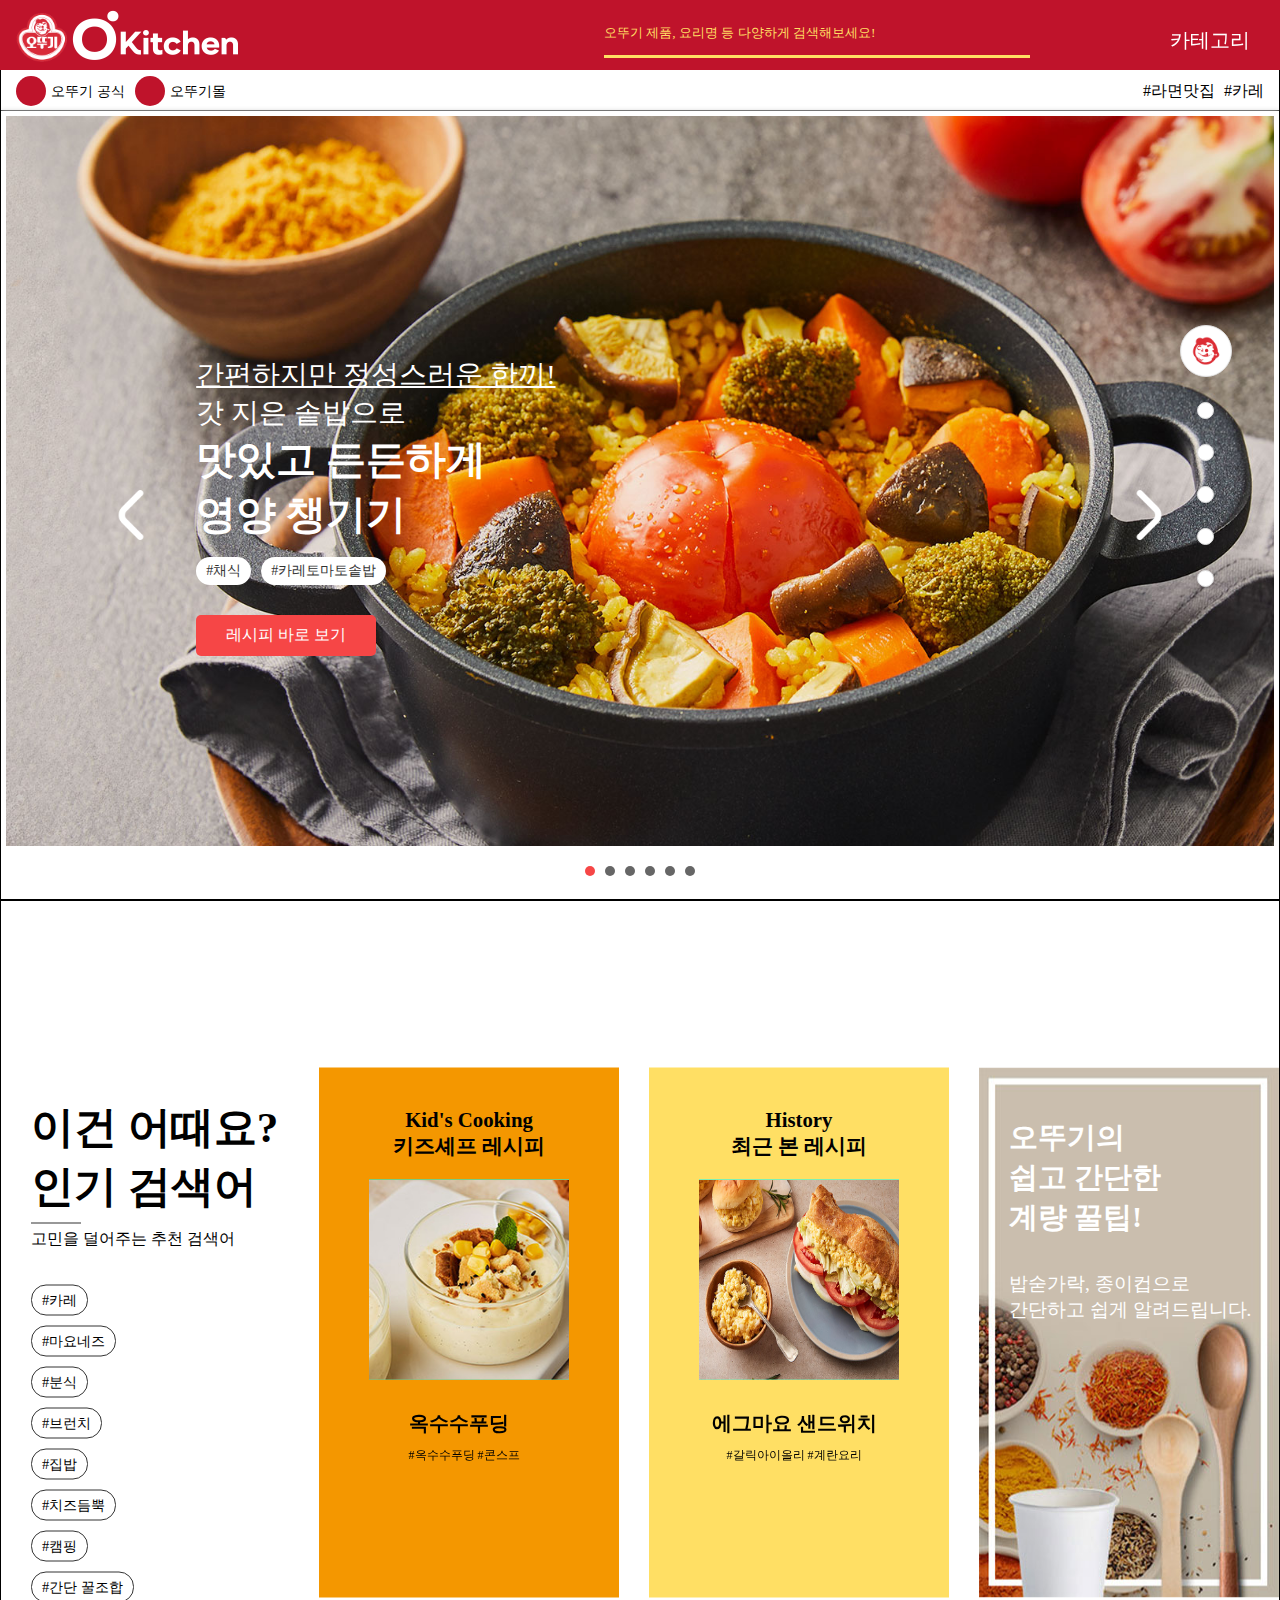
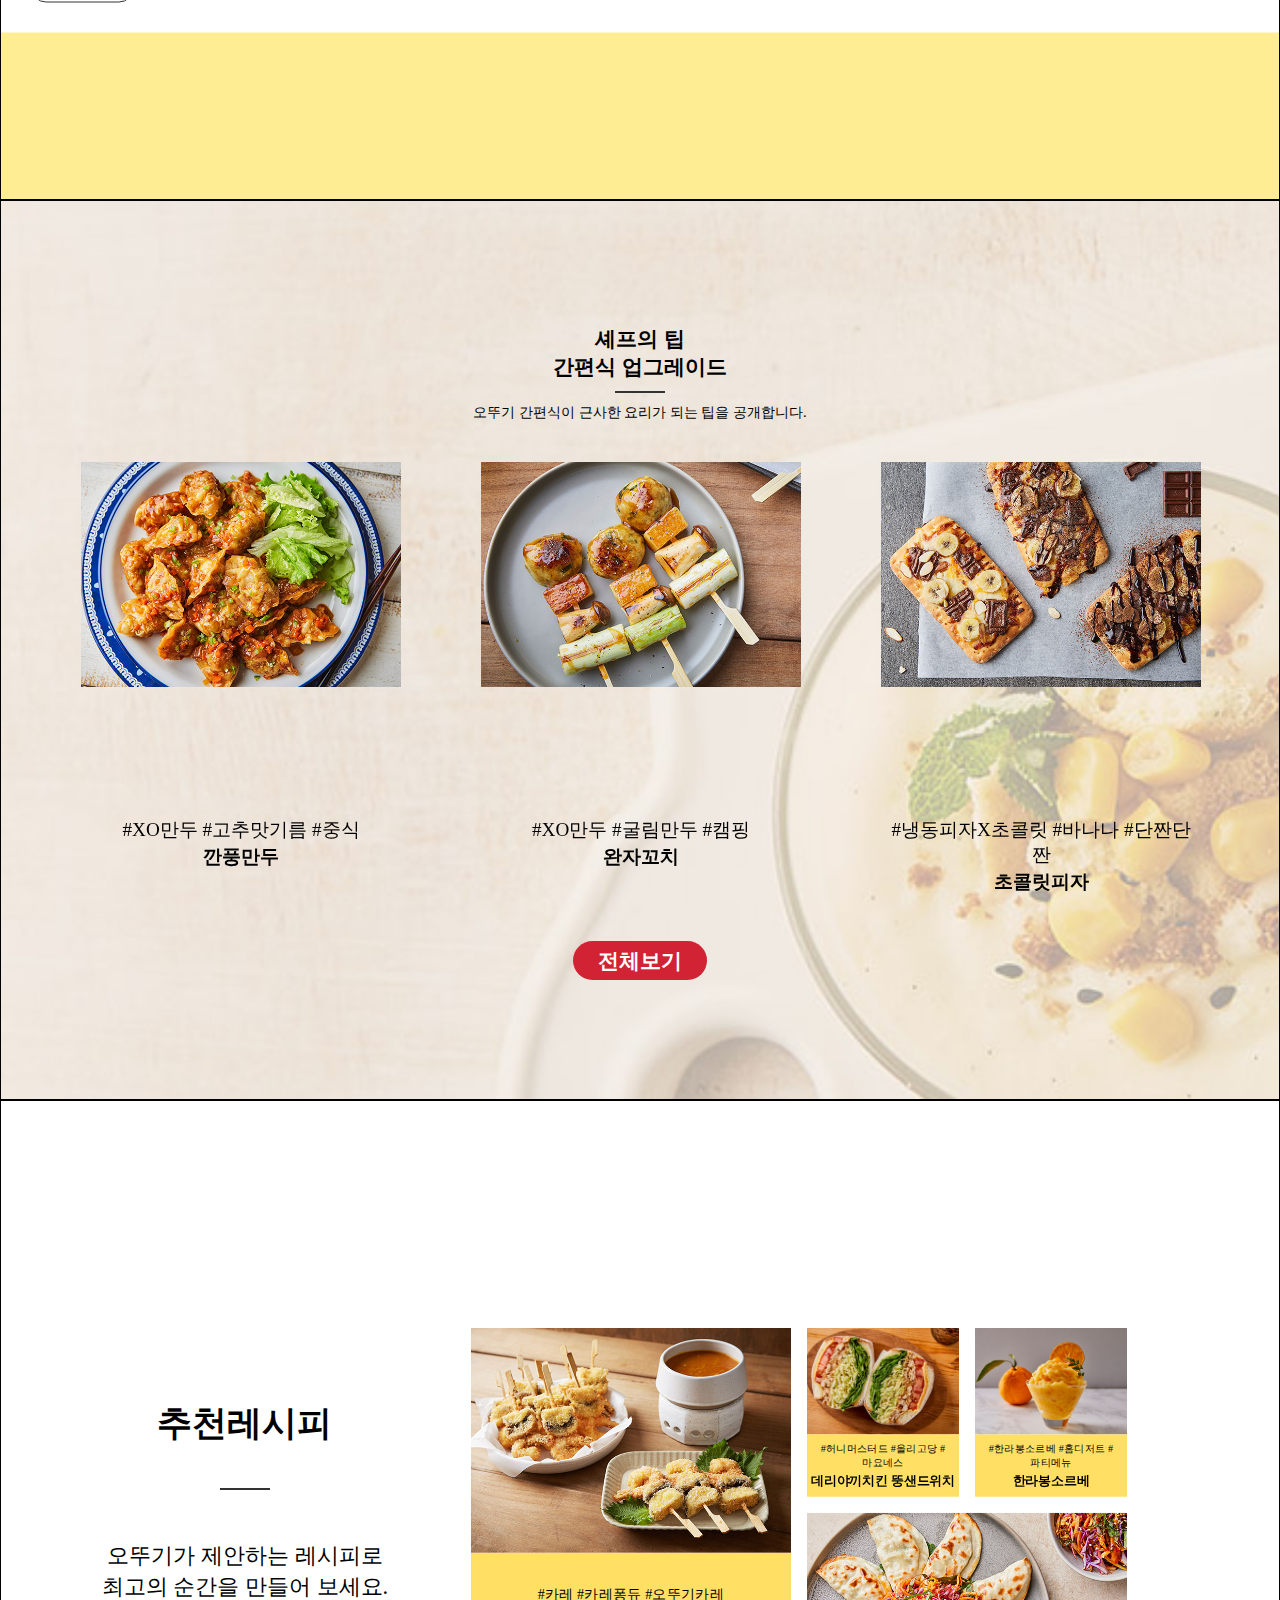
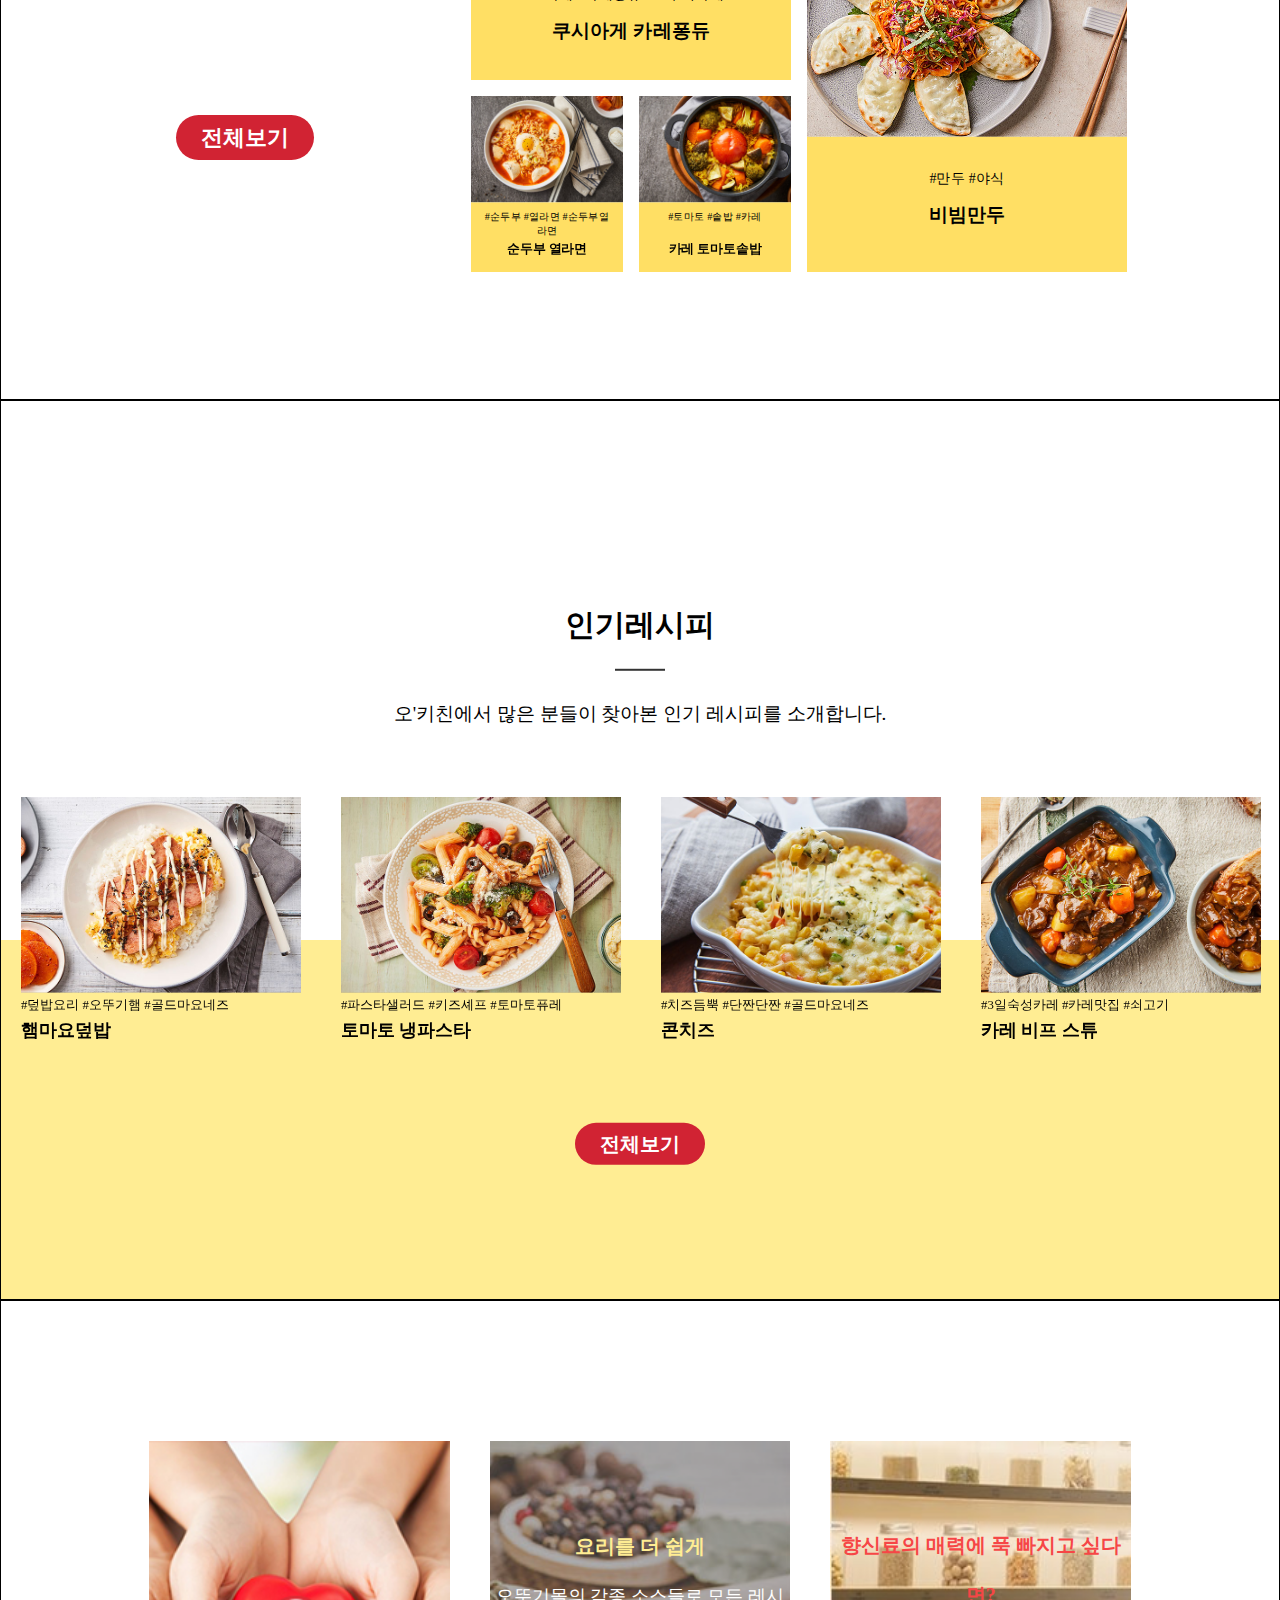
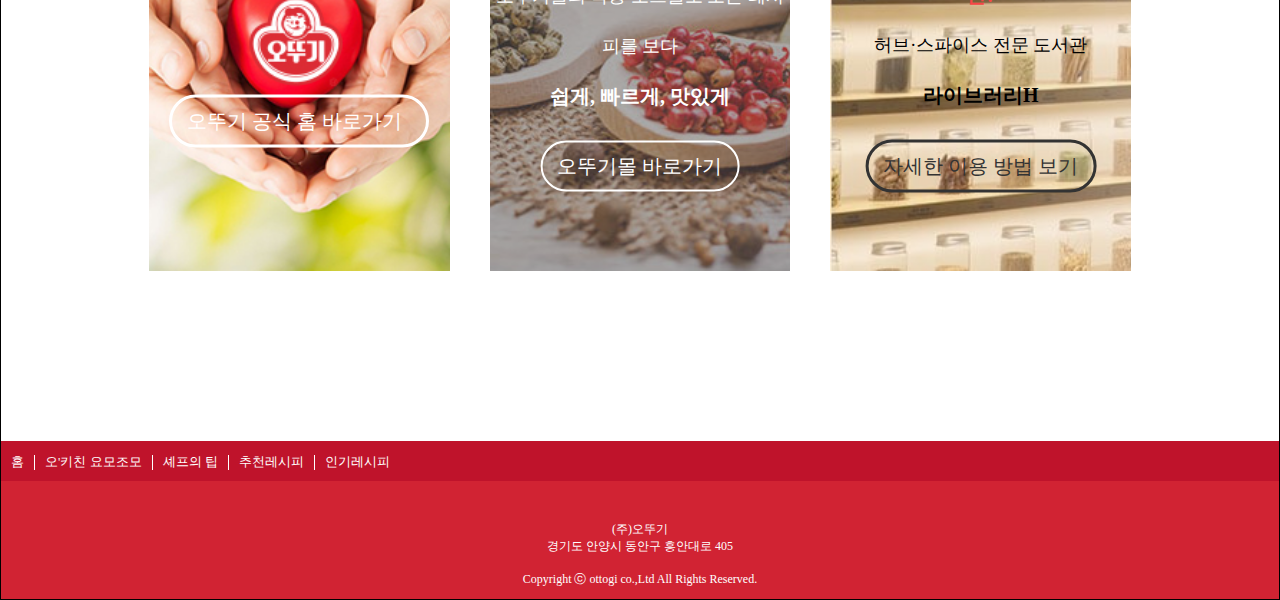
==== commit b493bfe4: "0812-17-31" ====
--- a/index.html
+++ b/index.html
@@ -5,18 +5,7 @@
     <meta http-equiv="X-UA-Compatible" content="IE=edge">
     <meta name="viewport" content="width=device-width, initial-scale=1.0">
     <title>JavaScript_mousewheel</title>
-    <script src="./js/jquery-3.6.0.min.js"></script>
-    <script src="./js/jquery.mousewheel.min.js"></script>
-    <script src="./js/jquery.scrollTo.min.js"></script>
-    <script src="./js/jquery.bxslider.js"></script>
-    <!-- <script src="//code.jquery.com/jquery-migrate-1.2.1.min.js"></script> -->
-    <script src="./js/slick.js"></script>
-
-
-    <script src="./js/ottogi.js"></script>
-    <!-- <script src="./jquery.easing.1.3.js"></script> -->
-
-    <script src="https://kit.fontawesome.com/2c083cd22c.js" crossorigin="anonymous"></script>
+
     <link rel="stylesheet" href="./css/jquery.bxslider_0.css">
     <link rel="stylesheet" href="./css/ottogi.css">
     <link rel="stylesheet" href="./css/ottogi_T.css">
@@ -24,6 +13,20 @@
 
     <link rel="stylesheet" type="text/css" href="./css/slick.css"/>
     <link rel="stylesheet" type="text/css" href="./css/slick-theme.css"/>
+    
+    <script src="./js/jquery-3.6.0.min.js" defer></script>
+    <script src="./js/jquery.mousewheel.min.js" defer></script>
+    <script src="./js/jquery.scrollTo.min.js" defer></script>
+    <script src="./js/jquery.bxslider.js" defer></script>
+    <!-- <script src="//code.jquery.com/jquery-migrate-1.2.1.min.js"></script> -->
+    <script src="./js/slick.js" defer></script>
+
+
+    <script src="./js/ottogi.js" defer></script>
+    <!-- <script src="./jquery.easing.1.3.js"></script> -->
+
+    <script src="https://kit.fontawesome.com/2c083cd22c.js" crossorigin="anonymous"></script>
+    
     
 
 
@@ -74,12 +77,12 @@
             <nav class="M_section_nav_inner nav">
 
                 <ul>
-                    <li><a href="#section_00">홈</a></li>
-                    <li><a href="#section_01">오'키친 요모조모</a></li>
-                    <li><a href="#section_02">셰프의 팁</a></li>
-                    <li><a href="#section_03">추천레시피</a></li>
-                    <li><a href="#section_04">인기레시피</a></li>
-                    <li><a href="#section_05">패밀리사이트</a></li>
+                    <li class="chapter_00"><a href="#section_00" id="M_00">홈</a></li>
+                    <li class="chapter_01"><a href="#section_01" id="M_01">오'키친 요모조모</a></li>
+                    <li class="chapter_02"><a href="#section_02" id="M_02">셰프의 팁</a></li>
+                    <li class="chapter_03"><a href="#section_03" id="M_03">추천레시피</a></li>
+                    <li class="chapter_04"><a href="#section_04" id="M_04">인기레시피</a></li>
+                    <li class="chapter_05"><a href="#section_05" id="M_05">패밀리사이트</a></li>
                 </ul>
 
             </nav>
@@ -87,23 +90,23 @@
 
         <nav class="T_section_nav nav">
             <ul>
-                <li><a href="#section_00"><img src="./img/logo-face.png" alt=""></a></li>
-                <li><a href="#section_01">1</a></li>
-                <li><a href="#section_02">2</a></li>
-                <li><a href="#section_03">3</a></li>
-                <li><a href="#section_04">4</a></li>
-                <li><a href="#section_05">5</a></li>
+                <li class="chapter_00" id="T_00"><a href="#section_00"><img src="./img/logo-face.png" alt=""></a></li>
+                <li class="chapter_01" id="T_01"><a href="#section_01">1</a></li>
+                <li class="chapter_02" id="T_02"><a href="#section_02">2</a></li>
+                <li class="chapter_03" id="T_03"><a href="#section_03">3</a></li>
+                <li class="chapter_04" id="T_04"><a href="#section_04">4</a></li>
+                <li class="chapter_05" id="T_05"><a href="#section_05">5</a></li>
             </ul>
         </nav>
 
         <nav class="W_section_nav nav">
             <ul>
-                <li><a href="#section_00"><img src="./img/logo-face.png" alt=""></a></li>
-                <li class="btn"><a href="#section_01"><p>오'키친 요모조모</p></a></li>
-                <li class="btn"><a href="#section_02"><p>셰프의 팁</p></a></li>
-                <li class="btn"><a href="#section_03"><p>추천레시피</p></a></li>
-                <li class="btn"><a href="#section_04"><p>인기레시피</p></a></li>
-                <li class="btn"><a href="#section_05"><p>패밀리사이트</p></a></li>
+                <a href="#section_00"><li class="chapter_00" id="W_00"><img src="./img/logo-face.png" alt=""></li></a>
+                <a href="#section_01"><li class="chapter_01 btn" id="W_01"><p>오'키친<br>요모조모</p></li></a>
+                <a href="#section_02"><li class="chapter_02 btn" id="W_02"><p>셰프의 팁</p></li></a>
+                <a href="#section_03"><li class="chapter_03 btn" id="W_03"><p>추천레시피</p></li></a>
+                <a href="#section_04"><li class="chapter_04 btn" id="W_04"><p>인기레시피</p></li></a>
+                <a href="#section_05"><li class="chapter_05 btn" id="W_05"><p>패밀리사이트</p></li></a>
             </ul>
         </nav>
 
--- a/css/ottogi.css
+++ b/css/ottogi.css
@@ -301,6 +301,7 @@
     /* border-top: 1px solid #333;
     border-bottom: 1px solid #333; */
     border: 1px solid #333;
+    /* box-sizing: border-box; */
     overflow-x: scroll;
     z-index: 100;
 }
--- a/css/ottogi_T.css
+++ b/css/ottogi_T.css
@@ -187,6 +187,7 @@
         line-height: 50px;
         background-color: #ffed93;
         border: 2px solid #ffdf64;
+        box-sizing: border-box;
     }
 
     .T_section_nav ul li:first-child {
--- a/css/ottogi_W.css
+++ b/css/ottogi_W.css
@@ -106,37 +106,64 @@
 .W_section_nav {
     display: block;
     position: fixed;
+    width: 50px;
+    height: 300px;
     right: 50px; top: 50%;
     transform: translateY(-50%);
     z-index: 100;
 }
 
-.W_section_nav ul li img {
+.W_section_nav ul .chapter_00 {
     width: 50px;
-}
-
-.W_section_nav ul li a {
-    color: white;
-}
-
-.W_section_nav ul li a p {
-    display: none;
-}
-
-.W_section_nav ul .btn a::after {
-    content: "";
-    display: block;
+    height: 50px;
+    border-radius: 50%;
+    text-align: center;
+}
+
+.W_section_nav ul .chapter_00 img {
+    width: 50px;
+}
+
+
+.W_section_nav ul a {
+    position: relative;
+}
+
+.W_section_nav ul a li {
     width: 15px;
     height: 15px;
     border-radius: 10px;
     background-color: white;
-    vertical-align: middle;
-    margin: 25px 15px;
-
-    border: 1px solid #333;
-}
-
-.W_section_nav ul .btn a::after:hover {}
+    margin: 25px auto;
+    text-align: center;
+
+    border: 1px solid #ddd;
+}
+
+.W_section_nav ul li p {
+    display: none;
+    position: absolute;
+    width: 100px;
+    height: 30px;
+    top: -5px;
+    left: -100px;
+    background-color: #f64646;
+    line-height: 30px;
+    text-align: center;
+    color: #ffed93;
+    border-radius: 5px;
+}
+.W_section_nav ul a .chapter_01 p {
+    height: 40px;
+    top: -15px;
+    line-height: 20px;
+}
+
+.W_section_nav ul a:hover li p {
+    display: block;
+}
+
+
 
 
 
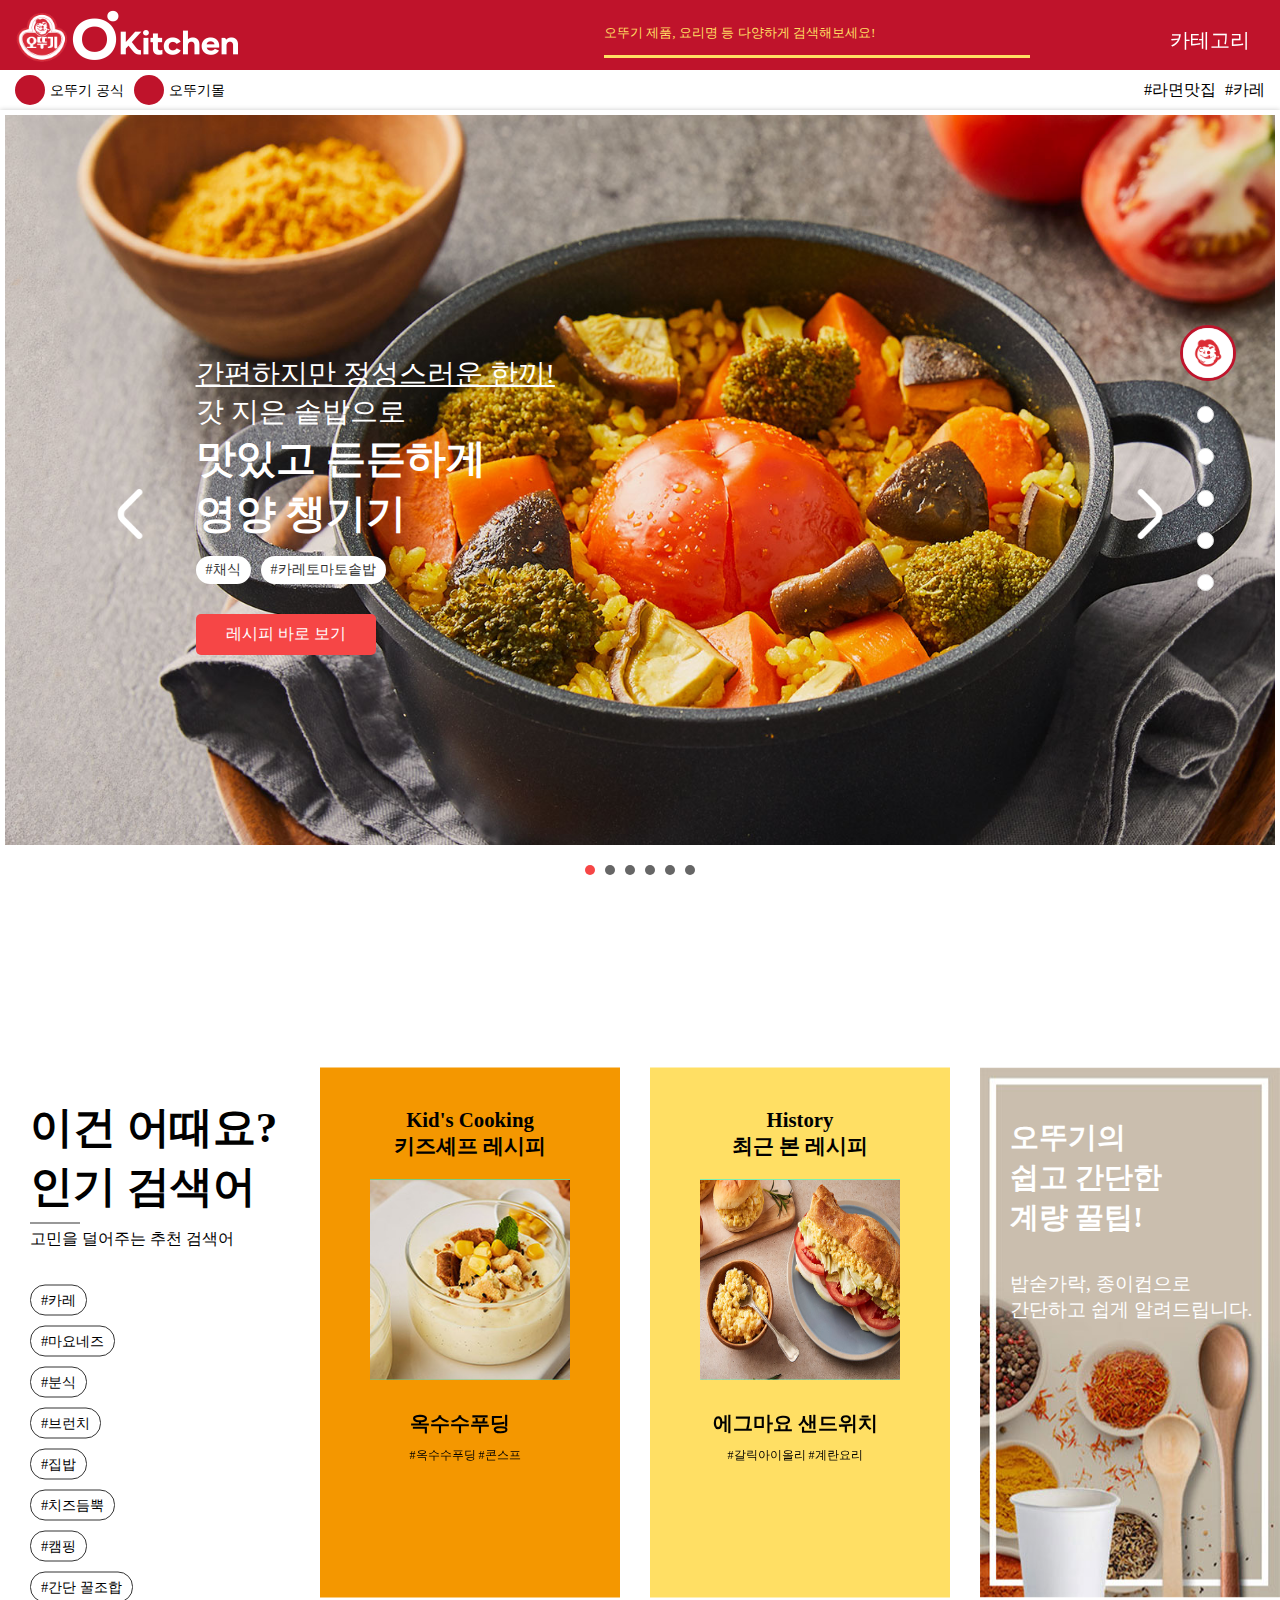
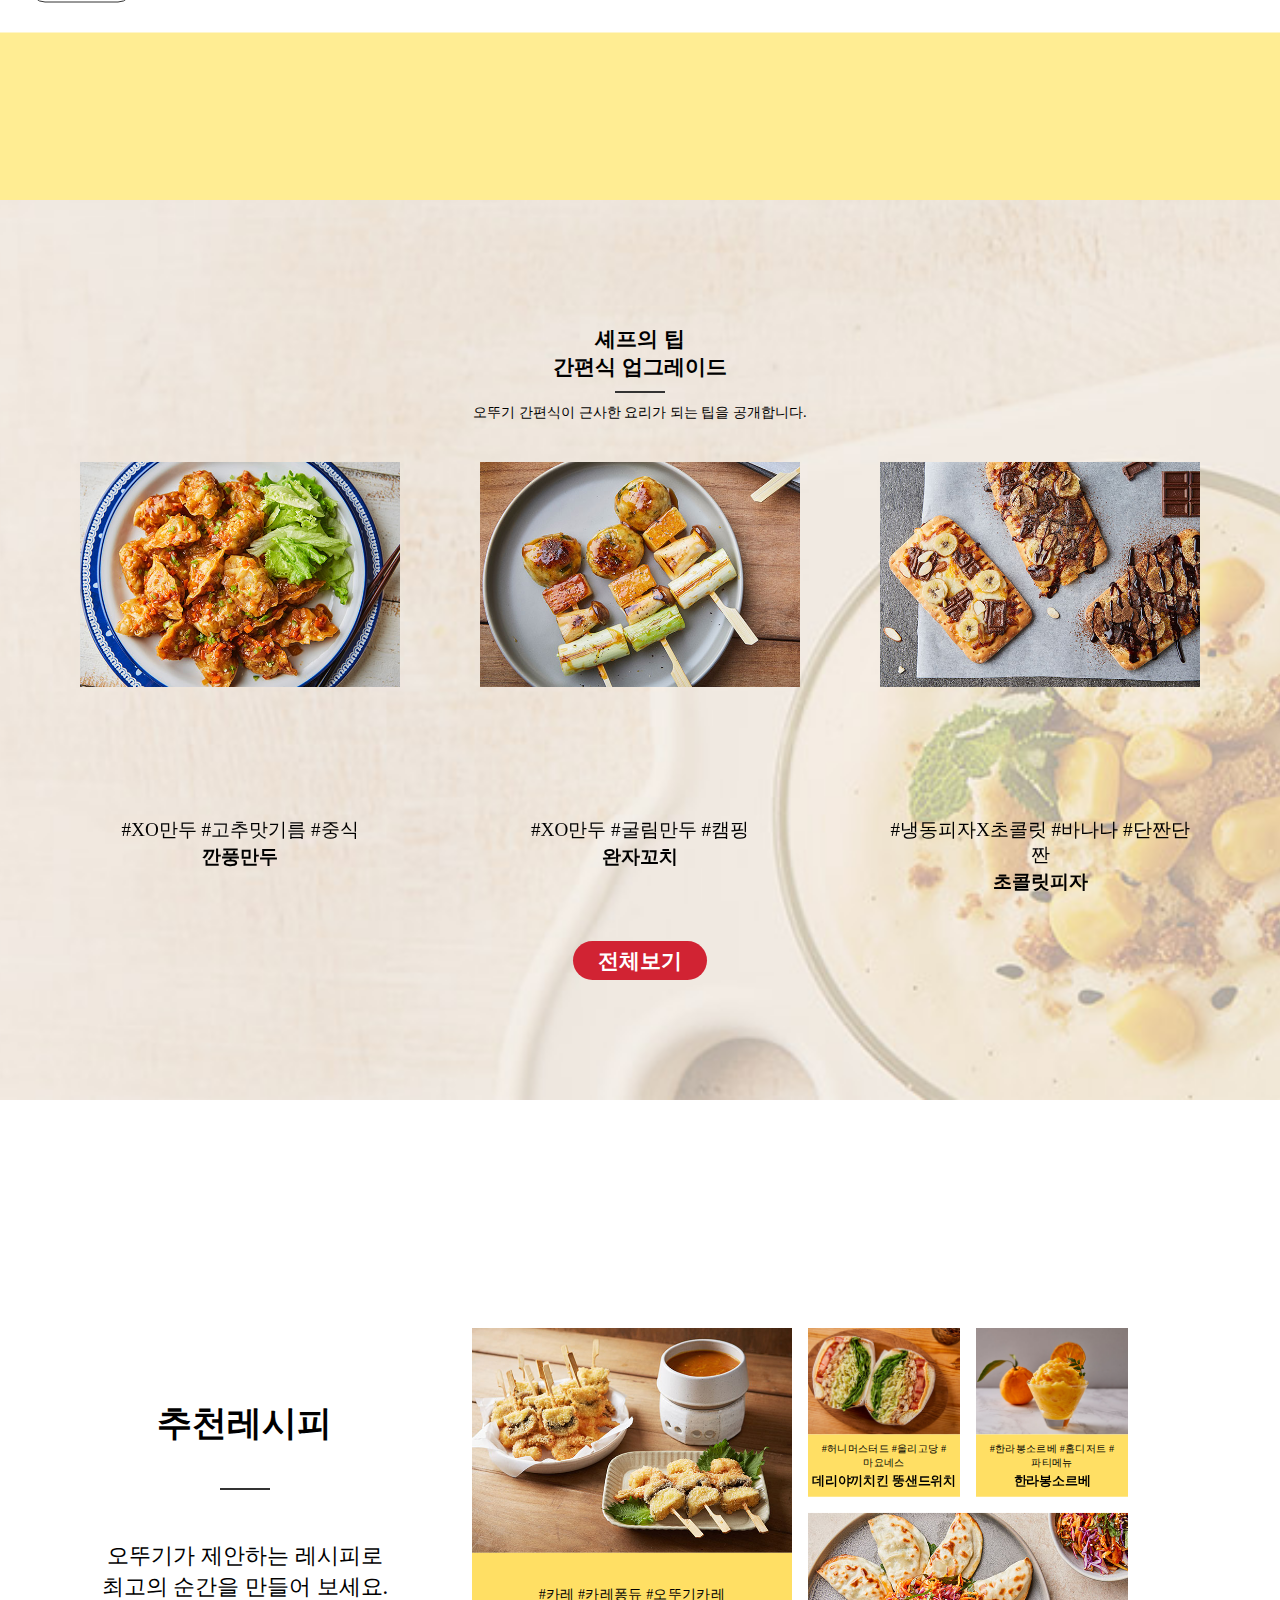
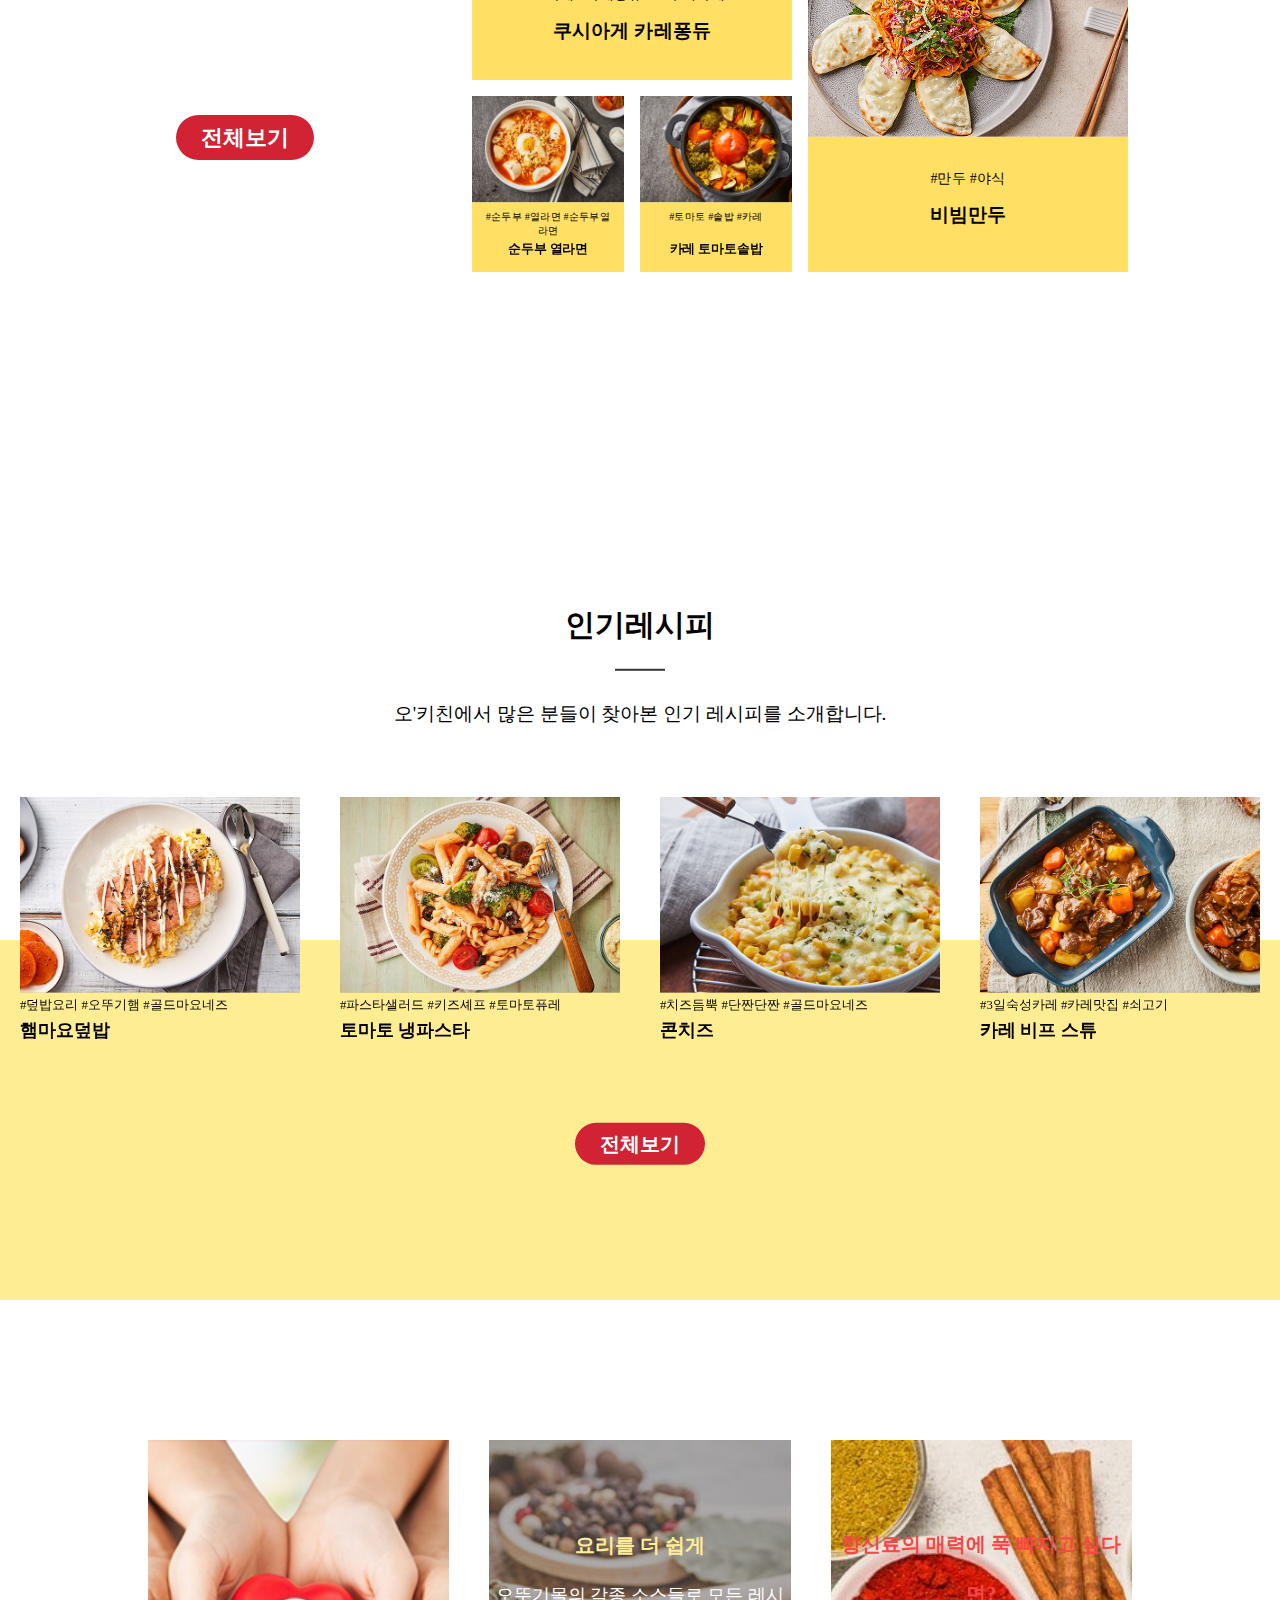
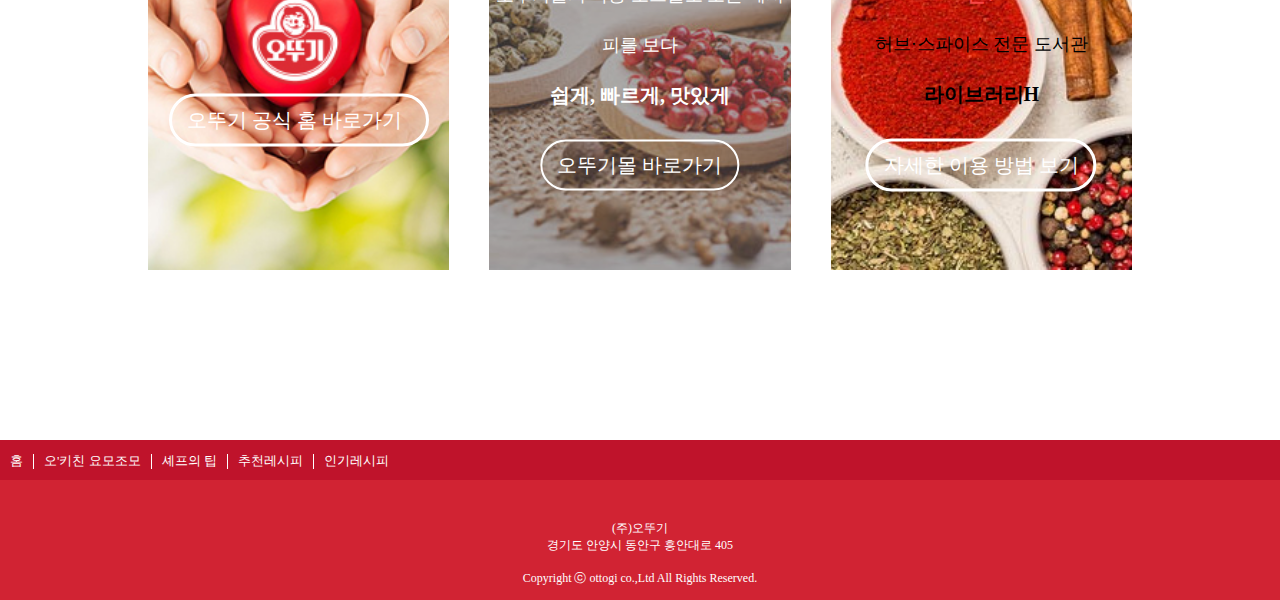
==== commit bd643622: "0817-14-16" ====
--- a/index.html
+++ b/index.html
@@ -76,7 +76,7 @@
         <div class="M_section_nav">
             <nav class="M_section_nav_inner nav">
 
-                <ul>
+                <ul class="ul_00">
                     <li class="chapter_00"><a href="#section_00" id="M_00">홈</a></li>
                     <li class="chapter_01"><a href="#section_01" id="M_01">오'키친 요모조모</a></li>
                     <li class="chapter_02"><a href="#section_02" id="M_02">셰프의 팁</a></li>
--- a/css/ottogi.css
+++ b/css/ottogi.css
@@ -31,7 +31,7 @@
     /* height: calc(100vh - 100px); */
     height: 100vh;
     padding-top: 70px;
-    border: 1px solid black;
+    /* border: 1px solid black; */
     box-sizing: border-box;
 
     overflow: hidden;
@@ -120,6 +120,10 @@
     z-index: 100;
 }
 
+#search:focus {
+    outline: none;
+}
+
 
 
 
@@ -245,7 +249,7 @@
     background-color: white;
     padding-top: 30px;
 
-    border-bottom: 1px solid #333;
+    /* border-bottom: 1px solid #333; */
     box-sizing: border-box;
     /* background-color: aqua; */
     overflow: hidden;
@@ -287,6 +291,7 @@
 }
 
 .hashtag {display: none;}
+
 
 
 .T_section_nav {display: none;}
@@ -308,9 +313,32 @@
 
 .M_section_nav ul {
     display: flex;
-    width: 120%;
-    /* flex-wrap: nowrap; */
-    /* margin-left: 170px; */
+    width: 550px;
+    /* background-color: #333; */
+    transition: 0.3s;
+    /* margin-left: calc(50vw - 20px); */
+}
+
+.M_section_nav .ul_00 {
+    margin-left: calc(50vw - 20px);
+}
+.M_section_nav .ul_01 {
+    margin-left: calc(50vw - 80px);
+}
+.M_section_nav .ul_02 {
+    margin-left: calc(50vw - 160px);
+}
+.M_section_nav .ul_03 {
+    margin-left: calc(50vw - 230px);
+}
+.M_section_nav .ul_04 {
+    margin-left: calc(50vw - 300px);
+}
+.M_section_nav .ul_05 {
+    margin-left: calc(50vw - 300px);
+}
+.M_section_nav .ul_05 {
+    margin-left: calc(50vw - 380px);
 }
 
 .M_section_nav ul li {
@@ -323,6 +351,9 @@
     line-height: 30px;
 }
 
+#M_00 {
+    color: red;
+}
 
 
 
--- a/css/ottogi_T.css
+++ b/css/ottogi_T.css
@@ -201,6 +201,10 @@
     .T_section_nav ul li a  {
         font-size: 1.8rem;
         color: white;
+    }
+
+    #T_00 {
+        border: 3px solid #bf132b;
     }
 
 
--- a/css/ottogi_W.css
+++ b/css/ottogi_W.css
@@ -163,7 +163,9 @@
     display: block;
 }
 
-
+#W_00 {
+    border: 3px solid #bf132b;
+}
 
 
 
@@ -821,6 +823,11 @@
     font-weight: normal;
 }
 
+.link_img_box .library_H .img_box {
+    background-position: right;
+    /* filter: grayscale(0.8); */
+}
+
 
 .link_img_box .library_H .img_box .inner_box {
     width: 100%;
@@ -838,6 +845,11 @@
 
 .link_img_box .library_H .img_box .inner_box .text_box p {
     font-size: 1.125rem;
+    /* color: white; */
+}
+
+.link_img_box .library_H .img_box .inner_box .text_box h4 {
+    /* color: white; */
 }
 
 .link_img_box .library_H .img_box .inner_box .link_btn {
@@ -845,8 +857,9 @@
     padding: 10px 15px;
     border-radius: 50px;
     font-size: 1.25rem;
-    /* color: white; */
+    color: white;
     font-weight: normal;
+    border-color: white;
 }
 
 
